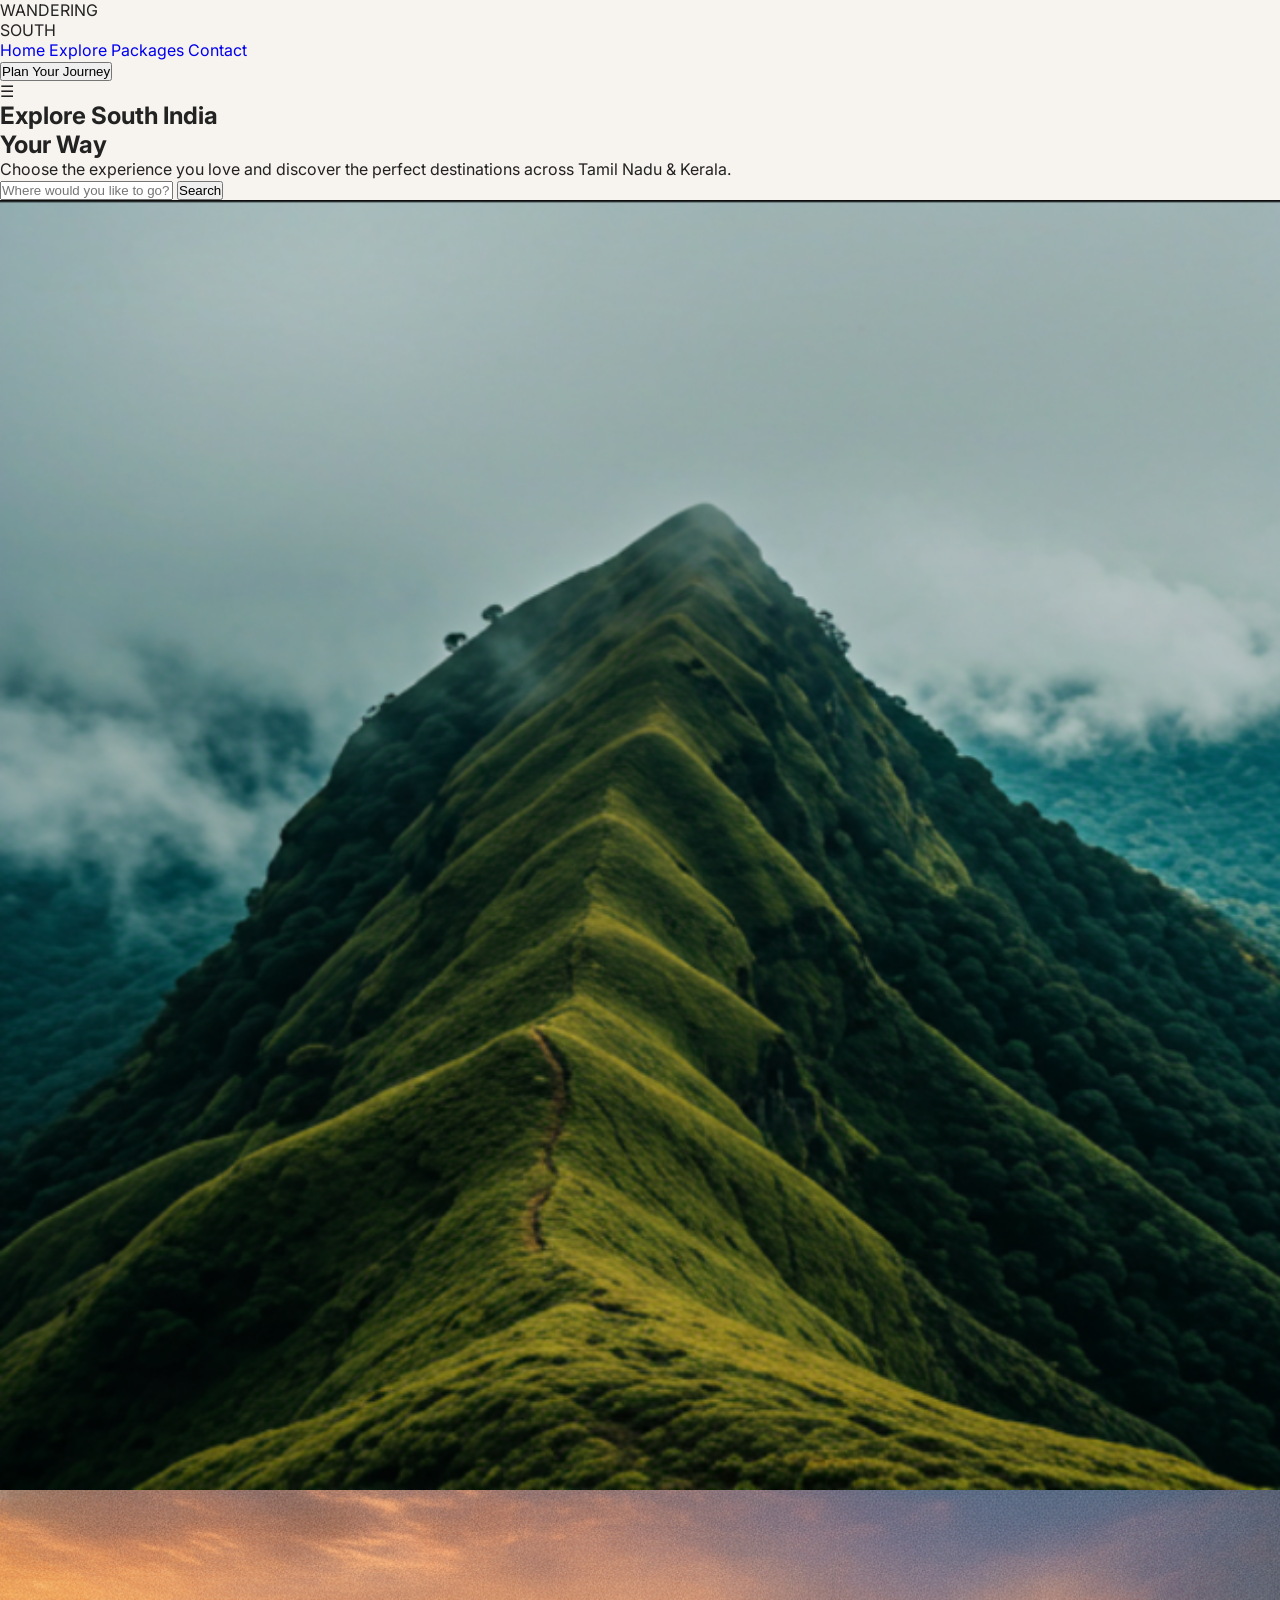
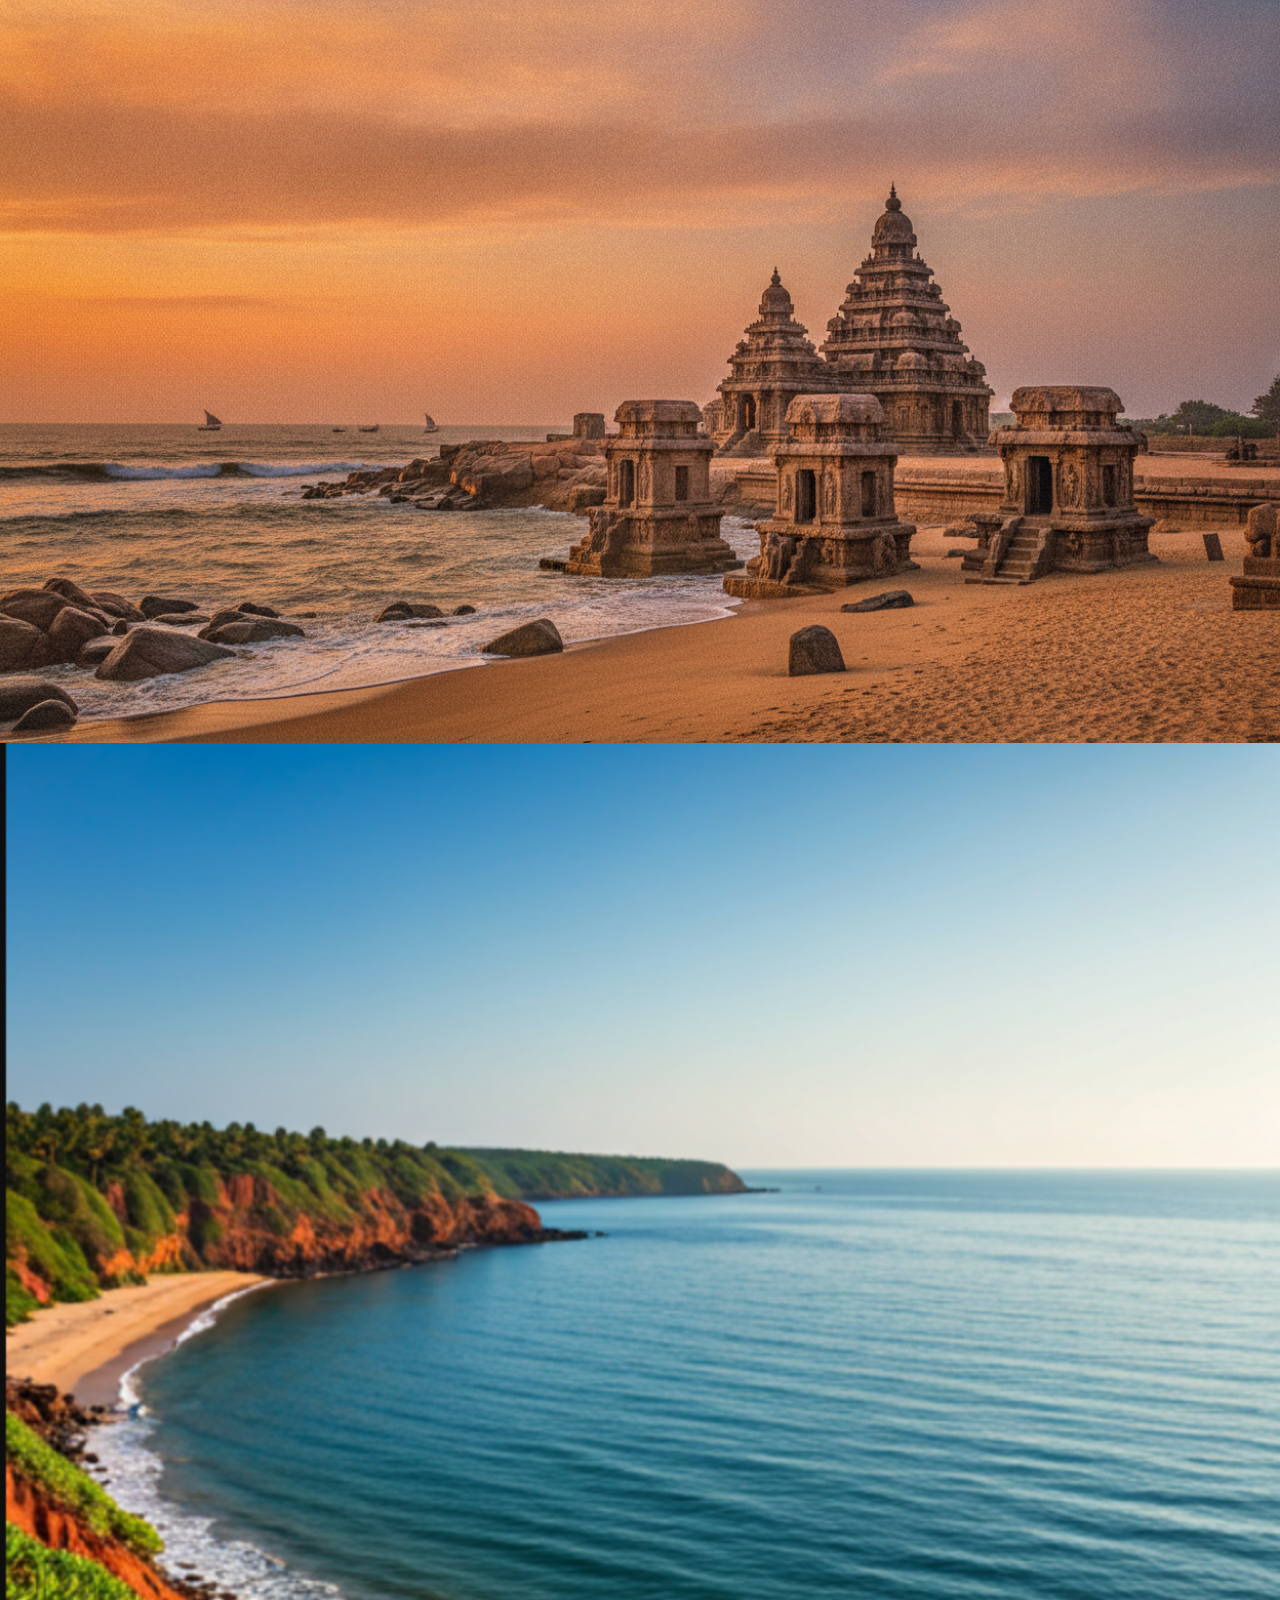
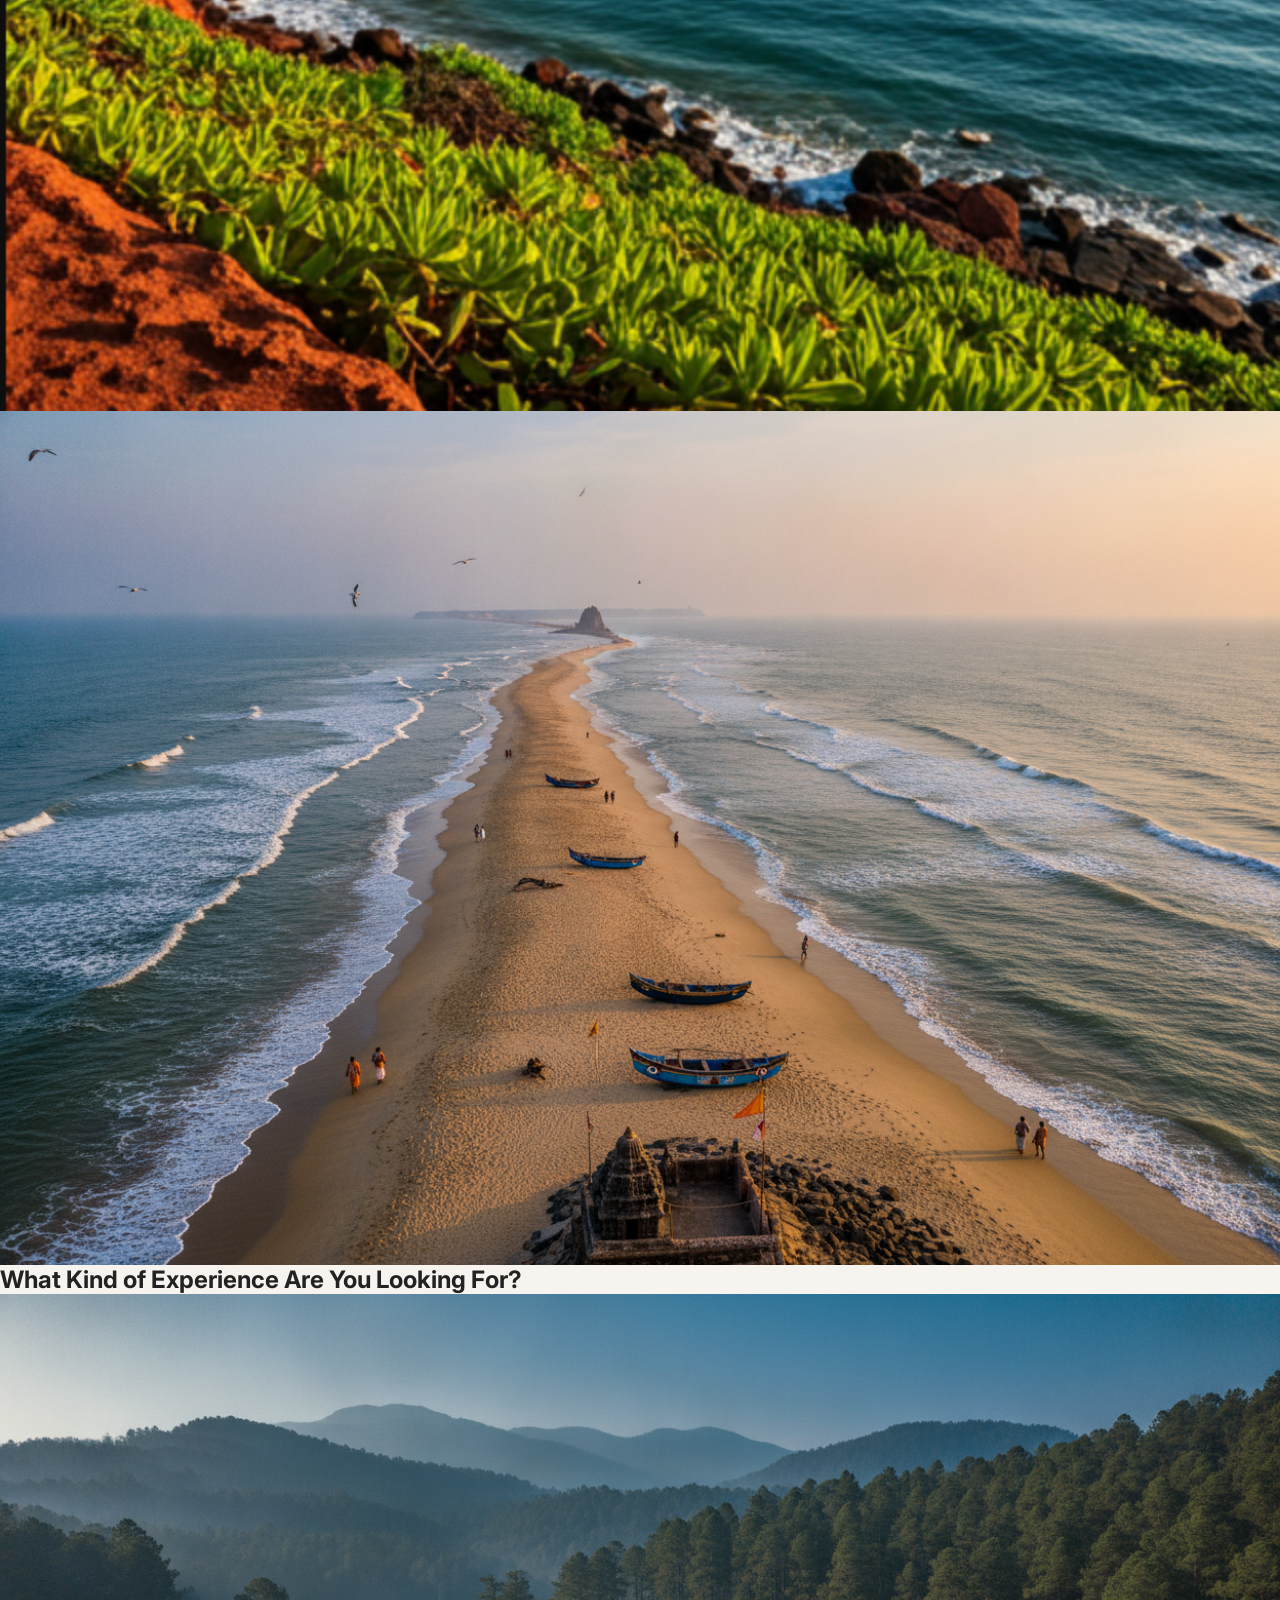
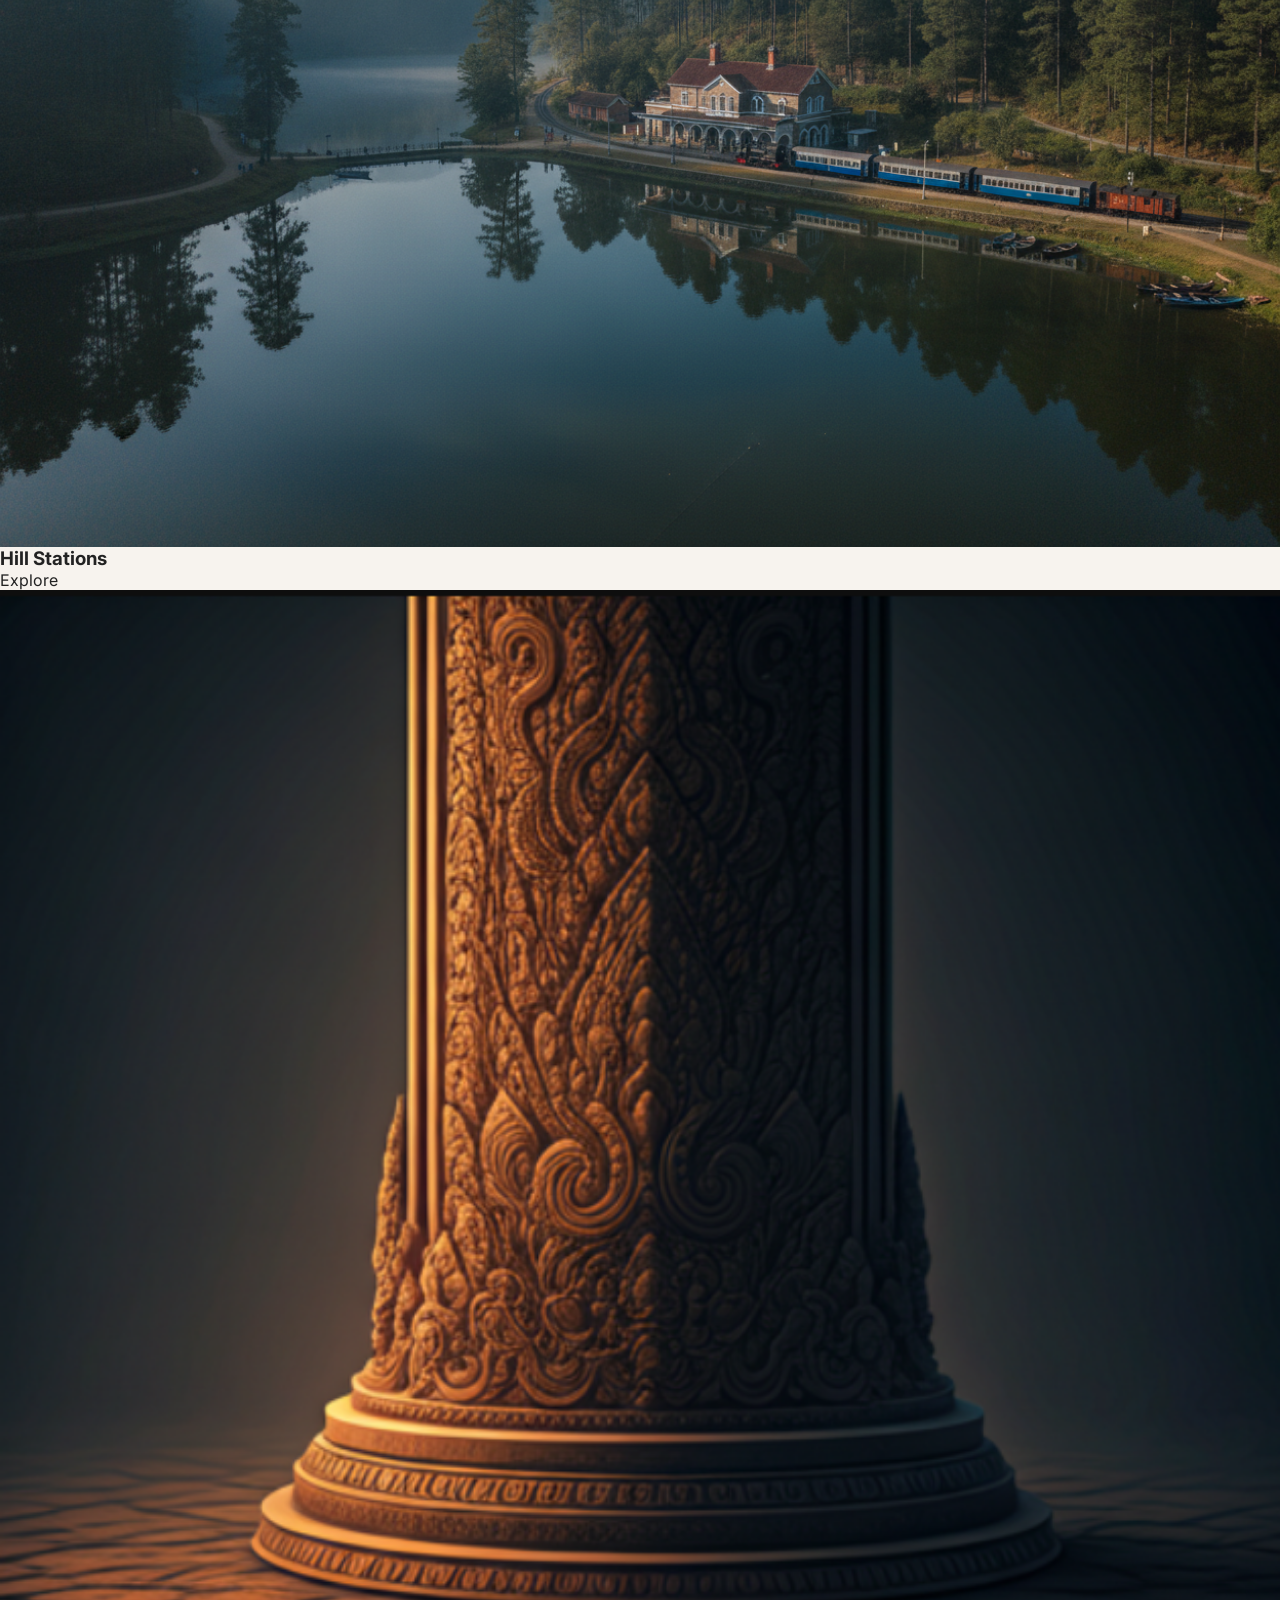
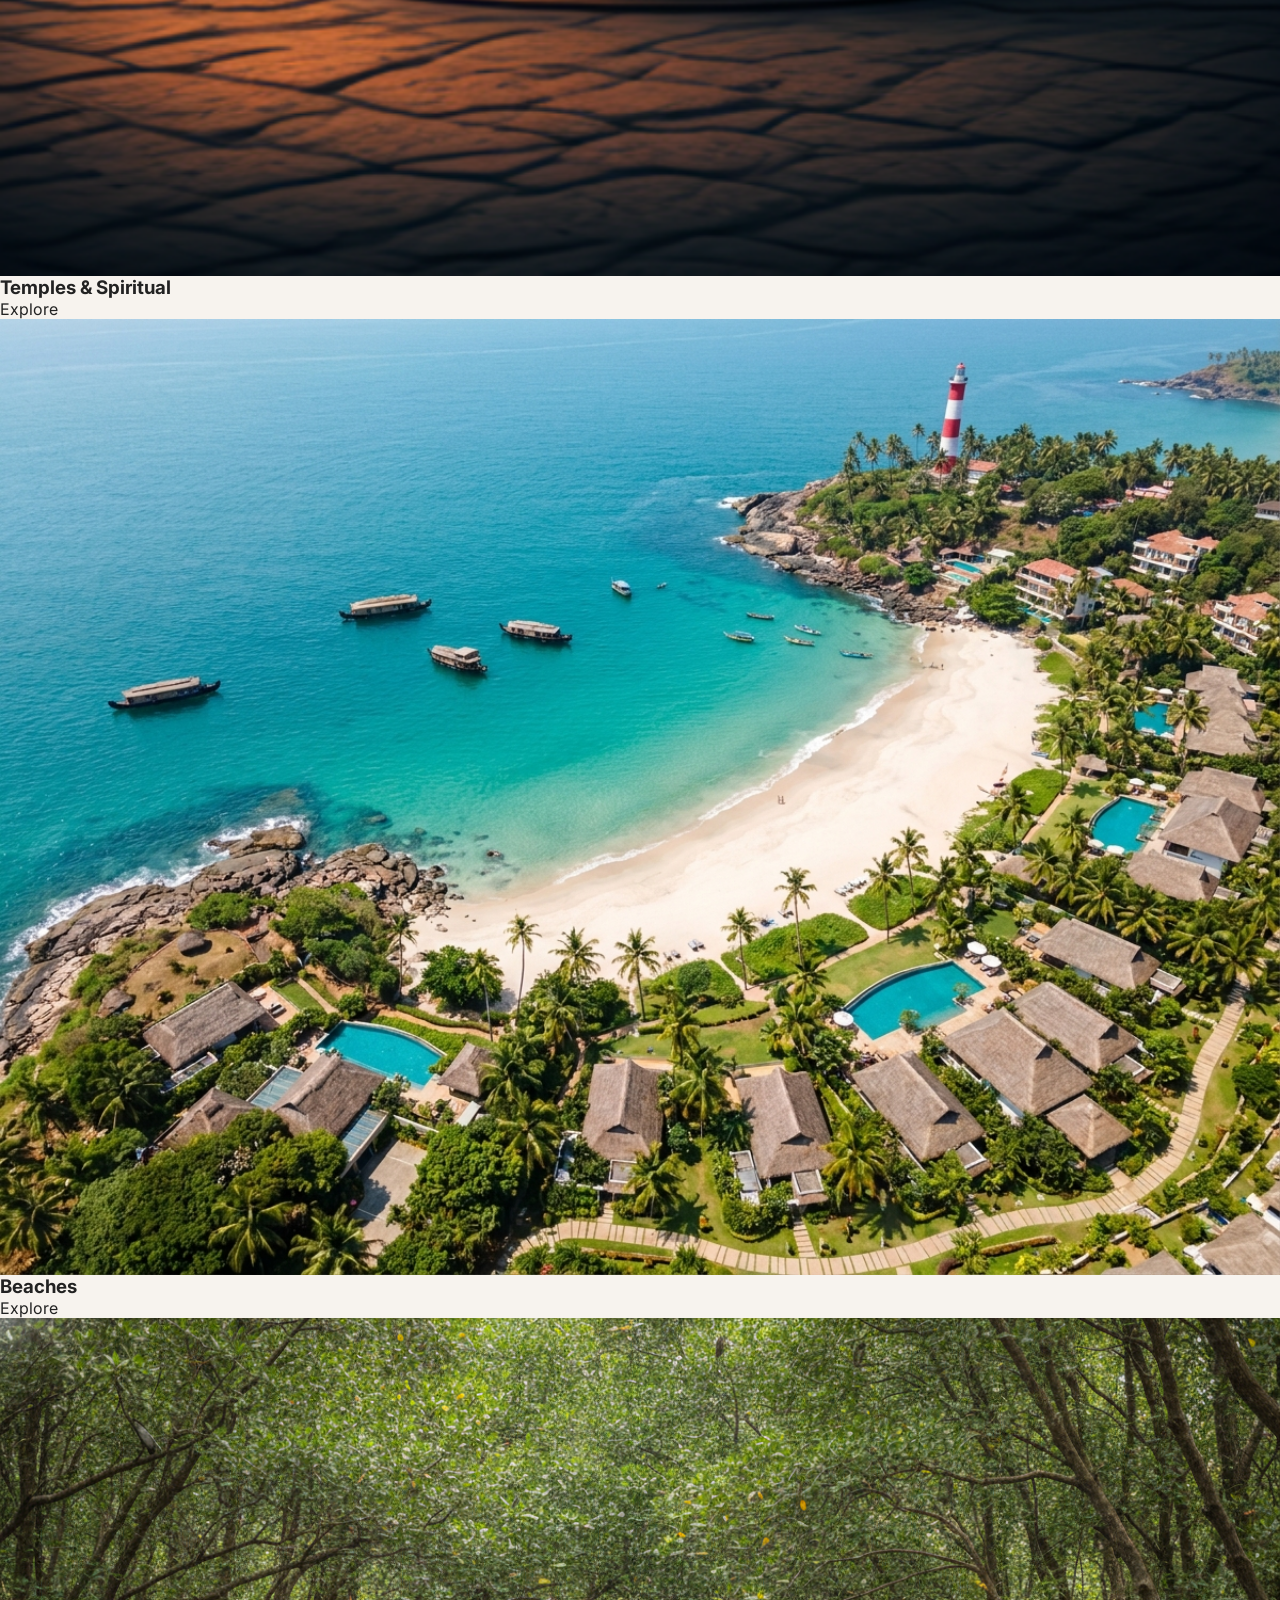
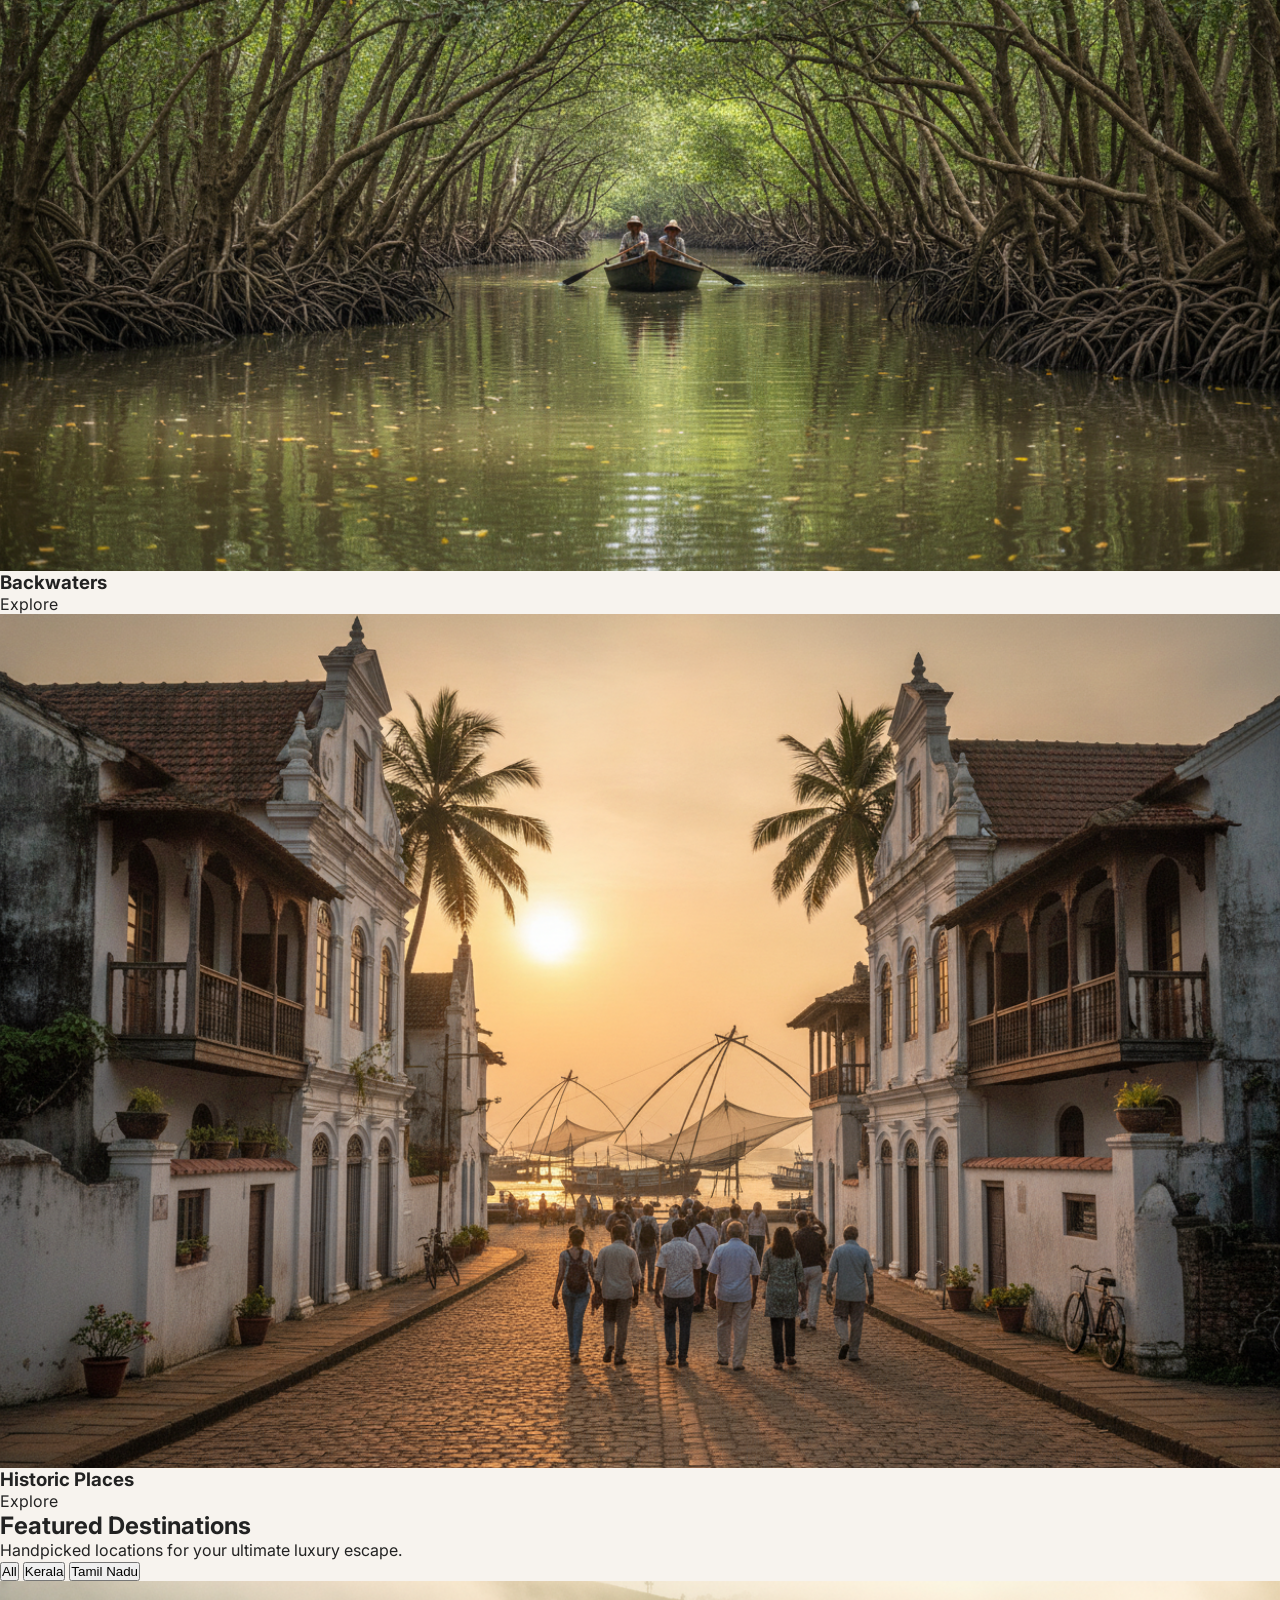
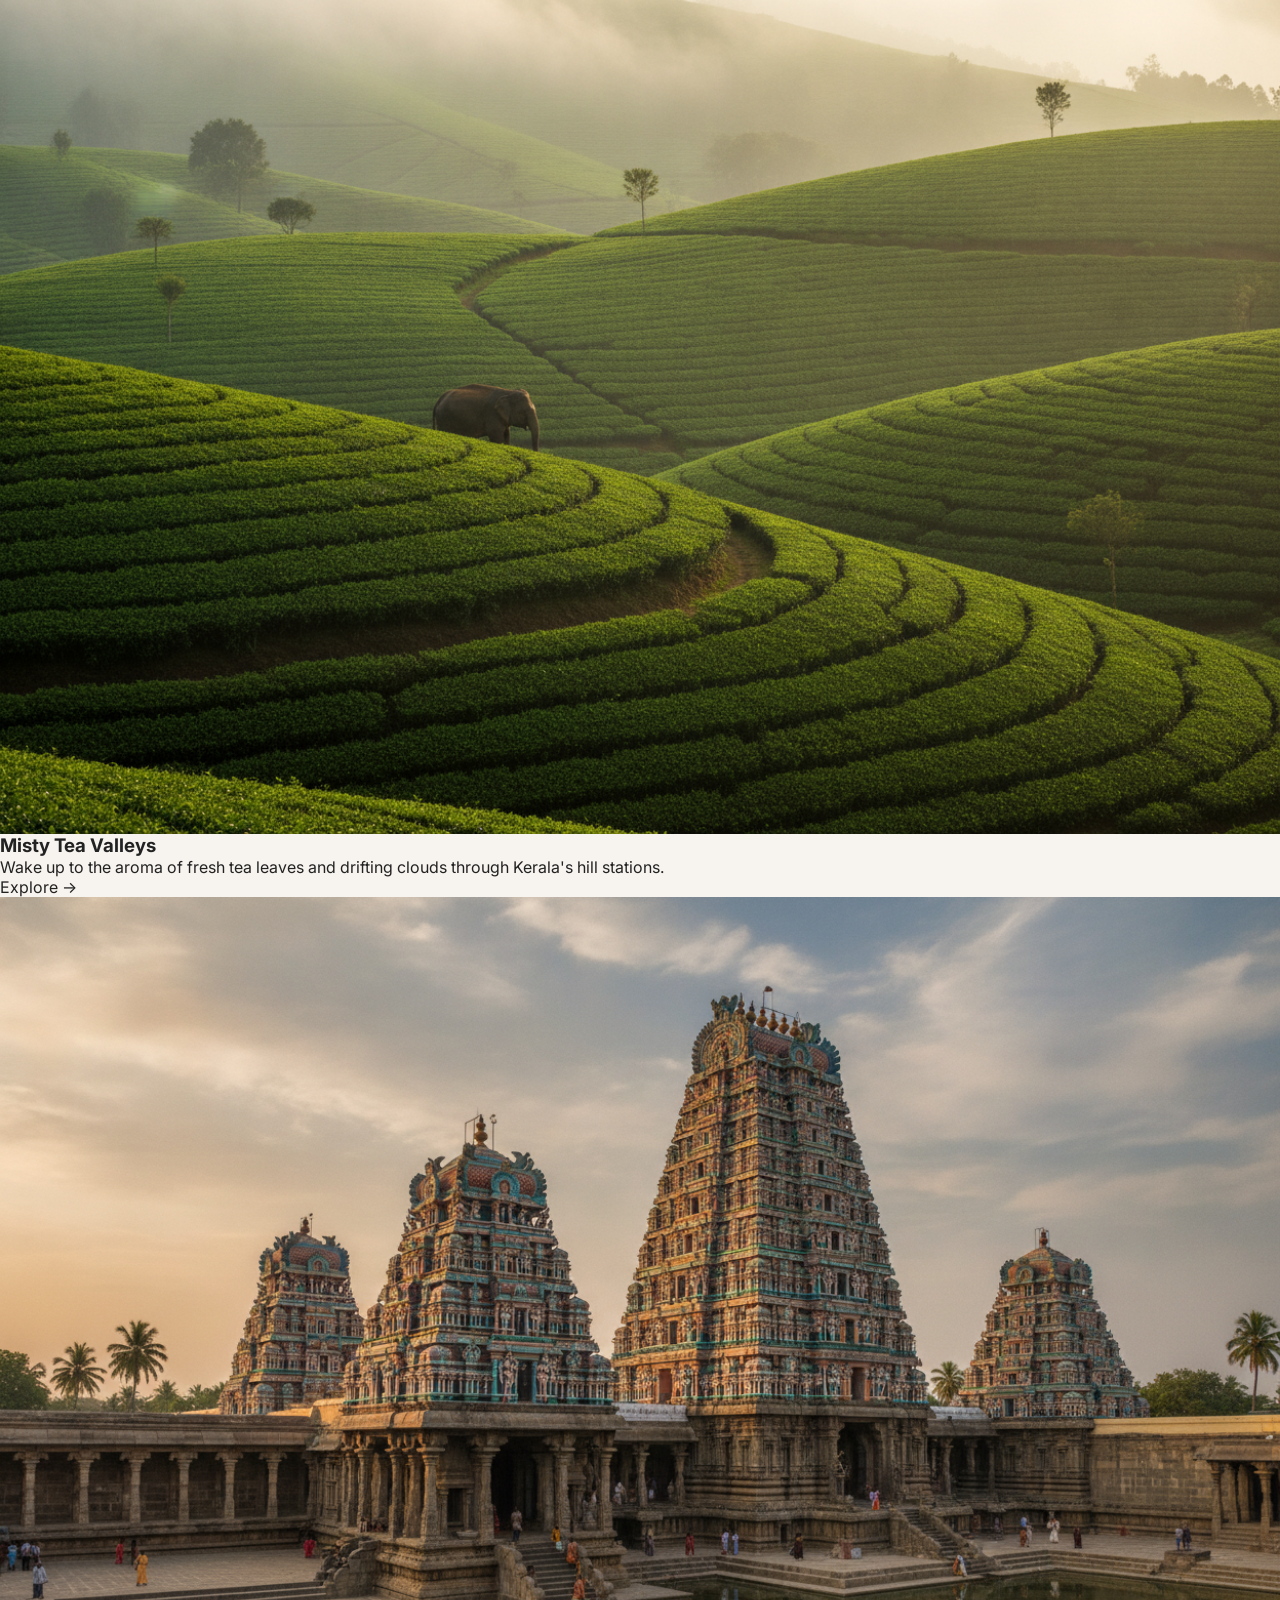
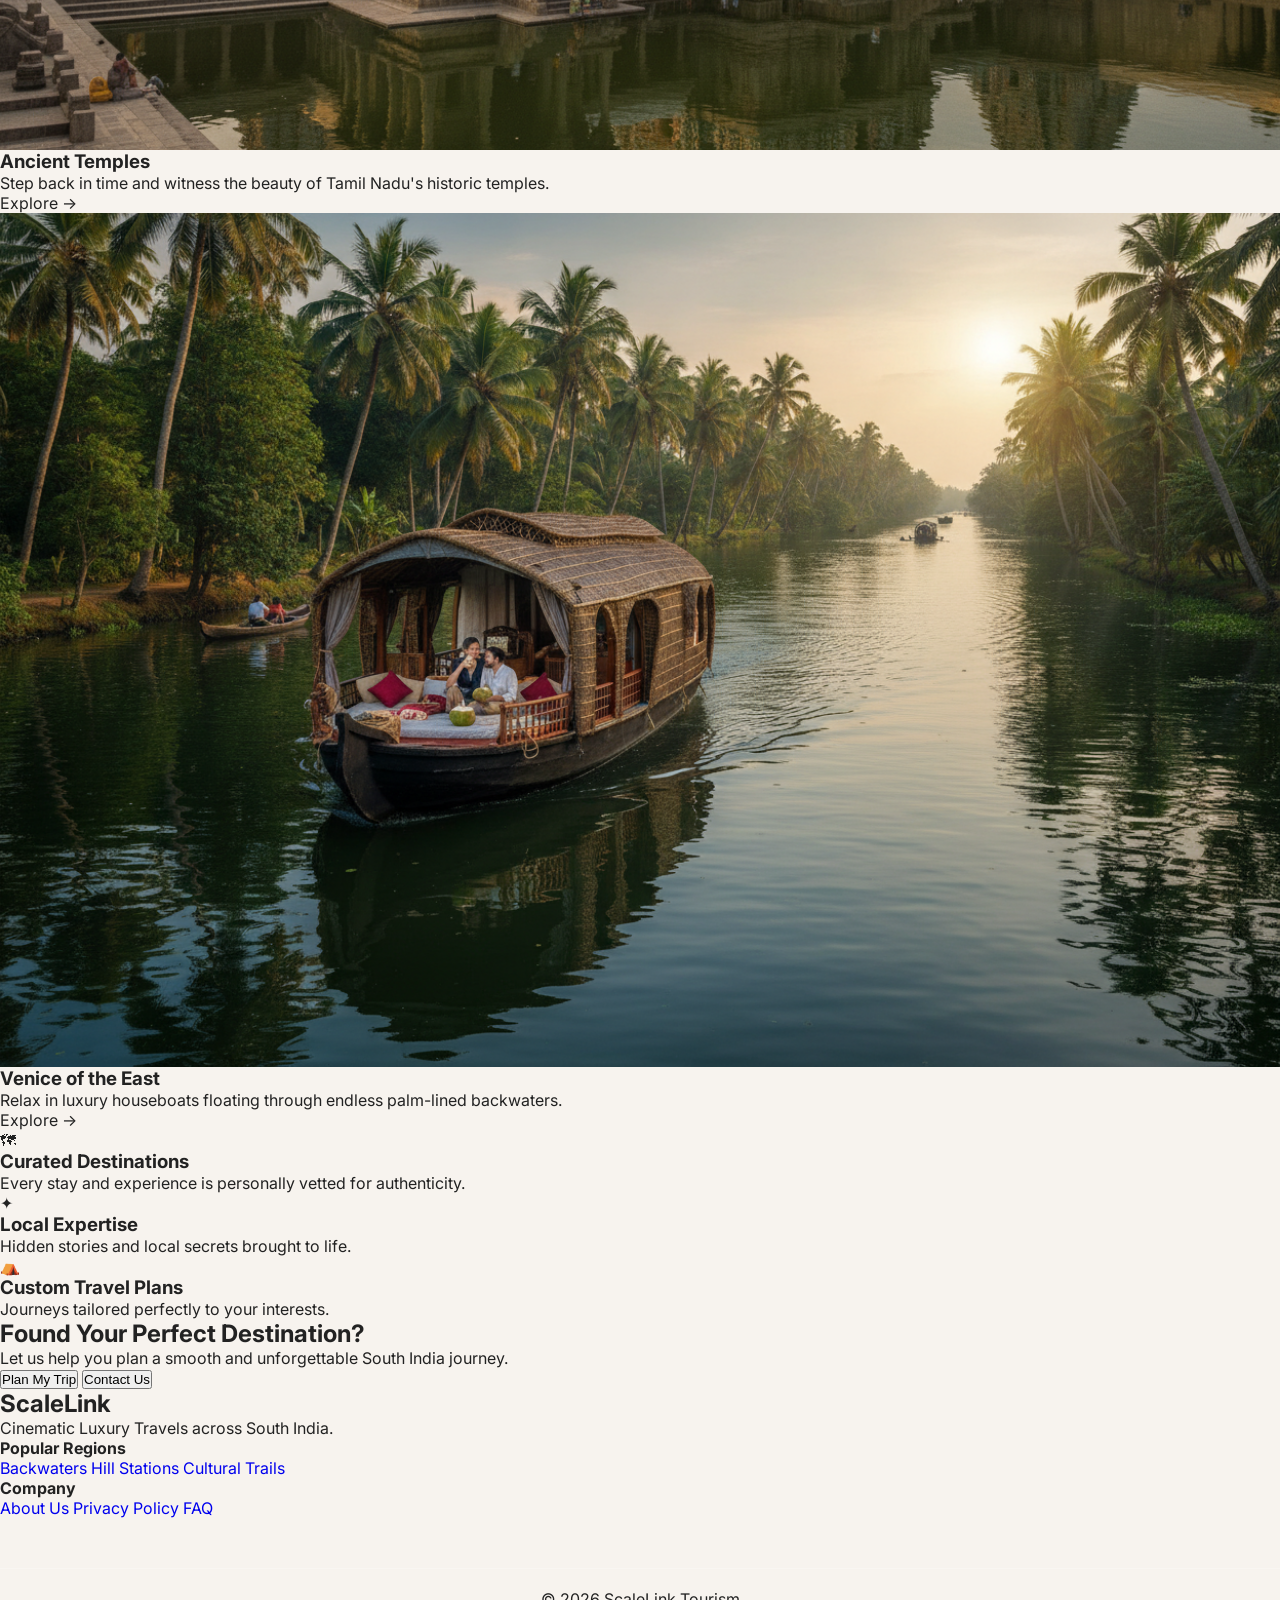
==== explore.html @ ccb17ae9 "The travel website added" ====
<!DOCTYPE html>
<html lang="en">

<head>
  <meta charset="UTF-8">
  <meta name="viewport" content="width=device-width, initial-scale=1.0">
  <title> Explore South India </title> <!-- GOOGLE FONT -->
  <link
    href="https://fonts.googleapis.com/css2?family=Playfair+Display:wght@400;500;600;700&family=Inter:wght@300;400;500;600&display=swap"
    rel="stylesheet"> <!-- CSS -->
  <link rel="stylesheet" href="style.css">
</head>

<body> <!-- ================ NAVBAR ================= -->
  <header class="explore-navbar">
    <div class="explore-logo"> WANDERING <br> SOUTH </div>
    <nav class="explore-nav-links" id="exploreNavLinks"> <a href="index.html">Home</a> <a href="explore.html"
        class="active-link">Explore</a> <a href="#">Packages</a> <a href="#">Contact</a> </nav> <button
      class="journey-btn"> Plan Your Journey </button>
    <div class="explore-menu-toggle" id="exploreMenuToggle"> ☰ </div>
  </header> <!-- ================= HERO SECTION ================= -->
  <section class="explore-hero">
    <div class="explore-left">
      <h1> Explore South India <br> Your Way </h1>
      <p> Choose the experience you love and discover the perfect destinations across Tamil Nadu & Kerala. </p>
      <!-- SEARCH -->
      <div class="search-container"> <input type="text" id="searchInput" placeholder="Where would you like to go?">
        <button> Search </button> <!-- SEARCH SUGGESTIONS -->
        <div class="suggestions-box" id="suggestionsBox"></div>
      </div>
    </div> <!-- RIGHT IMAGE GRID -->
    <div class="explore-right">
      <div class="grid-item tall"> <img src="Images/mount.png"> </div>
      <div class="grid-item"> <img src="Images/mahabalipuram_shore_temple_tamil_nadu_rock_cut_monuments_and_stone_chariots_by.png"> </div>
      <div class="grid-item"> <img src="Images/beach_view.png"> </div>
      <div class="grid-item"> <img src="Images/rameshwaram_coastline_where_the_bay_of_bengal_meets_the_indian_ocean_long_beach.png"> </div>
    </div>
  </section> <!-- ================= CATEGORY SECTION ================= -->
  <section class="category-section">
    <h2> What Kind of Experience Are You Looking For? </h2>
    <div class="category-grid">
      <div class="category-card" onclick="filterDestinations('hill')"> <img src="Images/ooty_mountain_station_tamil_nadu_with_a_placid_lake_surrounded_by_quiet_pine.png">
        <div class="category-overlay">
          <h3>Hill Stations</h3>
          <p>Explore</p>
        </div>
      </div>
      <div class="category-card" onclick="filterDestinations('temple')"> <img src="Images/Temple_piller.png">
        <div class="category-overlay">
          <h3>Temples & Spiritual</h3>
          <p>Explore</p>
        </div>
      </div>
      <div class="category-card" onclick="filterDestinations('beach')"> <img src="Images/beach.png">
        <div class="category-overlay">
          <h3>Beaches</h3>
          <p>Explore</p>
        </div>
      </div>
      <div class="category-card" onclick="filterDestinations('backwater')"> <img src="Images/pichavaram_mangroves_tamil_nadu_narrow_water_trails_under_a_canopy_of_mangrove (1).png">
        <div class="category-overlay">
          <h3>Backwaters</h3>
          <p>Explore</p>
        </div>
      </div>
      <div class="category-card" onclick="filterDestinations('historic')"> <img src="Images/fort_kochi_streets_kerala_colonial_architecture_with_portuguese_and_dutch.png">
        <div class="category-overlay">
          <h3>Historic Places</h3>
          <p>Explore</p>
        </div>
      </div>
    </div>
  </section> <!-- ================= FEATURED DESTINATIONS ================= -->
  <section class="featured-section">
    <div class="featured-top">
      <div>
        <h2> Featured Destinations </h2>
        <p> Handpicked locations for your ultimate luxury escape. </p>
      </div> <!-- FILTER BUTTONS -->
      <div class="filter-buttons"> <button onclick="showAll()" class="active-filter"> All </button> <button
          onclick="filterState('kerala')"> Kerala </button> <button onclick="filterState('tamilnadu')"> Tamil Nadu
        </button> </div>
    </div> <!-- DESTINATION CARDS -->
    <div class="destination-cards" id="destinationCards"> <!-- CARD 1 -->
      <div class="destination-card hill kerala"> <img src="Images/misty_emerald_tea_estates_in_munnar_kerala_with_lush_green_hills_and_a_wild.png">
        <div class="destination-content">
          <h3> Misty Tea Valleys </h3>
          <p> Wake up to the aroma of fresh tea leaves and drifting clouds through Kerala's hill stations. </p>
          <div class="destination-footer"> <span>Explore →</span> </div>
        </div>
      </div> <!-- CARD 2 -->
      <div class="destination-card temple tamilnadu"> <img src="Images/madurai_meenakshi_temple_tamil_nadu_with_massive_brightly_colored_gopurams_and.png">
        <div class="destination-content">
          <h3> Ancient Temples </h3>
          <p> Step back in time and witness the beauty of Tamil Nadu's historic temples. </p>
          <div class="destination-footer"> <span>Explore →</span> </div>
        </div>
      </div> <!-- CARD 3 -->
      <div class="destination-card backwater kerala"> <img src="Images/alleppey_backwaters_kerala_traditional_thatched_roof_houseboat_cruising_through.png">
        <div class="destination-content">
          <h3> Venice of the East </h3>
          <p> Relax in luxury houseboats floating through endless palm-lined backwaters. </p>
          <div class="destination-footer"> <span>Explore →</span> </div>
        </div>
      </div>
    </div>
  </section> <!-- ================= BENEFITS ================= -->
  <section class="benefits-section">
    <div class="benefit-box">
      <div class="benefit-icon"> 🗺 </div>
      <h3> Curated Destinations </h3>
      <p> Every stay and experience is personally vetted for authenticity. </p>
    </div>
    <div class="benefit-box">
      <div class="benefit-icon"> ✦ </div>
      <h3> Local Expertise </h3>
      <p> Hidden stories and local secrets brought to life. </p>
    </div>
    <div class="benefit-box">
      <div class="benefit-icon"> ⛺ </div>
      <h3> Custom Travel Plans </h3>
      <p> Journeys tailored perfectly to your interests. </p>
    </div>
  </section> <!-- ================= CTA SECTION ================= -->
  <section class="explore-cta">
    <div class="cta-dark"></div>
    <div class="explore-cta-content">
      <h2> Found Your Perfect Destination? </h2>
      <p> Let us help you plan a smooth and unforgettable South India journey. </p>
      <div class="cta-btns"> <button class="trip-btn"> Plan My Trip </button> <button class="contact-btn"> Contact Us
        </button> </div>
    </div>
  </section> <!-- ================= FOOTER ================= -->
  <footer class="explore-footer">
    <div class="footer-grid">
      <div>
        <h2> ScaleLink </h2>
        <p> Cinematic Luxury Travels across South India. </p>
      </div>
      <div>
        <h4> Popular Regions </h4> <a href="#">Backwaters</a> <a href="#">Hill Stations</a> <a href="#">Cultural
          Trails</a>
      </div>
      <div>
        <h4> Company </h4> <a href="#">About Us</a> <a href="#">Privacy Policy</a> <a href="#">FAQ</a>
      </div>
    </div>
    <div class="footer-bottom"> © 2026 ScaleLink Tourism </div>
  </footer> <!-- JS -->
  <script src="script.js"></script>
</body>

</html>
---- style.css ----
* {
  margin: 0;
  padding: 0;
  box-sizing: border-box;
}

body {
  font-family: 'Inter', sans-serif;
  background: #f7f3ee;
  color: #222;
}

img {
  width: 100%;
  display: block;
}

a {
  text-decoration: none;
}

/* ================= NAVBAR ================= */
.navbar {
  position: absolute;
  top: 0;
  width: 100%;
  padding: 25px 6%;
  display: flex;
  justify-content: space-between;
  align-items: center;
  z-index: 1000;
}

.logo {
  color: white;
  font-weight: 700;
  font-size: 1.2rem;
}

.nav-links {
  display: flex;
  gap: 35px;
}

.nav-links a {
  color: white;
  font-size: 15px;
}

.sign-btn {
  background: rgba(255, 255, 255, 0.15);
  border: none;
  color: white;
  padding: 10px 22px;
  border-radius: 6px;
  cursor: pointer;
}

.menu-toggle {
  display: none;
  color: white;
  font-size: 28px;
  cursor: pointer;
}

/* ================= HERO ================= */
.hero {
  height: 100vh;
  position: relative;
  overflow: hidden;
}

.hero-bg {
  width: 100%;
  height: 100%;
  object-fit: cover;
}

.overlay {
  position: absolute;
  inset: 0;
  background: rgba(0, 0, 0, 0.45);
}

.hero-content {
  position: absolute;
  top: 50%;
  left: 50%;
  transform: translate(-50%, -50%);
  text-align: center;
  color: white;
  width: 90%;
}

.sub-heading {
  letter-spacing: 4px;
  margin-bottom: 20px;
  color: #b6e2d4;
}

.hero-content h1 {
  font-family: 'Playfair Display', serif;
  font-size: 5rem;
  line-height: 1.1;
  margin-bottom: 25px;
}

.hero-text {
  max-width: 650px;
  margin: auto;
  line-height: 1.8;
}

/* ================= ABOUT ================= */
.about {
  display: flex;
  gap: 80px;
  align-items: center;
  padding: 100px 8%;
  flex-wrap: wrap;
}

.about-left {
  flex: 1;
  position: relative;
  min-width: 300px;
}

.main-img {
  border-radius: 10px;
  height: 700px;
  object-fit: cover;
}

.floating-img {
  width: 320px;
  position: absolute;
  bottom: -40px;
  right: -40px;
  border: 6px solid white;
  border-radius: 10px;
}

.about-right {
  flex: 1;
  min-width: 300px;
}

.section-tag {
  color: #b16b2b;
  letter-spacing: 3px;
  margin-bottom: 20px;
}

.about-right h2 {
  font-size: 3rem;
  color: #0f5b4f;
  margin-bottom: 25px;
  font-family: 'Playfair Display', serif;
}

.about-right p {
  line-height: 1.8;
  margin-bottom: 25px;
}

.feature-item {
  display: flex;
  gap: 15px;
  margin-bottom: 25px;
}

/* ================= DESTINATIONS ================= */
.destinations {
  padding: 100px 8%;
}

.section-title {
  text-align: center;
  font-size: 3rem;
  margin-bottom: 70px;
  color: #0f5b4f;
  font-family: 'Playfair Display', serif;
}

.destination-grid {
  display: grid;
  grid-template-columns: 1fr 1fr;
  gap: 25px;
}

.right-grid {
  display: flex;
  flex-direction: column;
  gap: 25px;
}

.bottom-grid {
  display: grid;
  grid-template-columns: 1fr 1fr;
  gap: 25px;
}

.card {
  position: relative;
  overflow: hidden;
  border-radius: 10px;
}

.card img {
  height: 100%;
  object-fit: cover;
  transition: 0.4s;
}

.card:hover img {
  transform: scale(1.05);
}

.large-card {
  height: 750px;
}

.top-card {
  height: 450px;
}

.small-card {
  height: 275px;
}

.card-content {
  position: absolute;
  bottom: 20px;
  left: 20px;
  background: white;
  padding: 15px 20px;
  border-radius: 6px;
}

/* ================= SERVICES ================= */
.services {
  background: #005c4b;
  color: white;
  padding: 80px 8%;
  display: grid;
  grid-template-columns: repeat(3, 1fr);
  gap: 40px;
  text-align: center;
}

.service-box .icon {
  font-size: 40px;
  margin-bottom: 20px;
}

.service-box h3 {
  margin-bottom: 15px;
}

/* ================= CTA ================= */
.cta {
  position: relative;
  background: url('../images/backgrounds/cta-bg.jpg') center/cover;
  padding: 120px 20px;
  text-align: center;
  color: white;
}

.cta-overlay {
  position: absolute;
  inset: 0;
  background: rgba(0, 0, 0, 0.4);
}

.cta-content {
  position: relative;
  z-index: 2;
}

.cta h2 {
  font-size: 3rem;
  margin-bottom: 30px;
  font-family: 'Playfair Display', serif;
}

.cta-buttons {
  display: flex;
  justify-content: center;
  gap: 20px;
  flex-wrap: wrap;
}

.primary-btn,
.secondary-btn {
  padding: 15px 35px;
  border: none;
  cursor: pointer;
  font-size: 16px;
  border-radius: 5px;
}

.primary-btn {
  background: #0f5b4f;
  color: white;
}

.secondary-btn {
  background: transparent;
  border: 1px solid white;
  color: white;
}

/* ================= CONTACT ================= */
.contact-section {
  padding: 100px 8%;
  text-align: center;
}

.contact-section h2 {
  font-size: 3rem;
  margin-bottom: 40px;
  font-family: 'Playfair Display', serif;
}

#enquiryForm {
  max-width: 700px;
  margin: auto;
  display: flex;
  flex-direction: column;
  gap: 20px;
}

#enquiryForm input,
#enquiryForm textarea {
  padding: 18px;
  border: 1px solid #ccc;
  border-radius: 6px;
  font-size: 16px;
}

#enquiryForm textarea {
  height: 150px;
}

#enquiryForm button {
  background: #0f5b4f;
  color: white;
  padding: 18px;
  border: none;
  border-radius: 6px;
  cursor: pointer;
}

/* ================= FOOTER ================= */
.footer {
  background: #004d40;
  color: white;
  padding: 70px 8% 20px;
}

.footer-container {
  display: grid;
  grid-template-columns: 2fr 1fr 1fr;
  gap: 50px;
}

.footer-links {
  display: flex;
  flex-direction: column;
  gap: 15px;
}

.footer-links a {
  color: white;
}

.footer-bottom {
  margin-top: 50px;
  text-align: center;
  border-top: 1px solid rgba(255, 255, 255, 0.2);
  padding-top: 20px;
}

/* ================= RESPONSIVE ================= */
@media(max-width:992px) {
  .hero-content h1 {
    font-size: 3.5rem;
  }

  .destination-grid {
    grid-template-columns: 1fr;
  }

  .services {
    grid-template-columns: 1fr;
  }

  .footer-container {
    grid-template-columns: 1fr;
  }
}

@media(max-width:768px) {
  .nav-links {
    position: absolute;
    top: 90px;
    right: -100%;
    background: #0f5b4f;
    flex-direction: column;
    width: 250px;
    padding: 30px;
    transition: 0.4s;
  }

  .nav-links.active {
    right: 20px;
  }

  .menu-toggle {
    display: block;
  }

  .sign-btn {
    display: none;
  }

  .hero-content h1 {
    font-size: 2.5rem;
  }

  .about {
    flex-direction: column;
  }

  .floating-img {
    width: 220px;
    right: 0;
  }

  .bottom-grid {
    grid-template-columns: 1fr;
  }

  .large-card {
    height: 500px;
  }

  .top-card {
    height: 300px;
  }

  .small-card {
    height: 250px;
  }

  .section-title,
  .about-right h2,
  .contact-section h2,
  .cta h2 {
    font-size: 2rem;
  }

  /* EXPLORE PAGE */
  /* ========================================= */
  .explore-navbar {
    background: #f7f3ee;
    display: flex;
    justify-content: space-between;
    align-items: center;
    padding: 20px 6%;
    position: sticky;
    top: 0;
    z-index: 1000;
  }

  .explore-logo {
    font-family: 'Playfair Display', serif;
    font-size: 2rem;
    line-height: 1;
  }

  .explore-nav-links {
    display: flex;
    gap: 30px;
  }

  .explore-nav-links a {
    color: #222;
    font-size: 15px;
  }

  .active-link {
    border-bottom: 2px solid #0f5b4f;
  }

  .journey-btn {
    background: #0f5b4f;
    color: white;
    border: none;
    padding: 14px 22px;
    border-radius: 10px;
    cursor: pointer;
  }

  .explore-menu-toggle {
    display: none;
    font-size: 30px;
    cursor: pointer;
  }

  /* HERO */
  .explore-hero {
    display: flex;
    justify-content: space-between;
    align-items: center;
    gap: 50px;
    padding: 60px 6%;
    flex-wrap: wrap;
  }

  .explore-left {
    flex: 1;
    min-width: 300px;
  }

  .explore-left h1 {
    font-size: 4rem;
    margin-bottom: 25px;
    font-family: 'Playfair Display', serif;
  }

  .explore-left p {
    line-height: 1.8;
    margin-bottom: 30px;
  }

  /* SEARCH */
  .search-container {
    position: relative;
    display: flex;
    background: white;
    padding: 10px;
    border-radius: 15px;
    box-shadow: 0 5px 15px rgba(0, 0, 0, 0.08);
  }

  .search-container input {
    flex: 1;
    border: none;
    outline: none;
    padding: 15px;
    font-size: 15px;
  }

  .search-container button {
    background: #0f5b4f;
    color: white;
    border: none;
    padding: 15px 25px;
    border-radius: 10px;
    cursor: pointer;
  }

  /* SEARCH SUGGESTION */
  .suggestions-box {
    position: absolute;
    width: 100%;
    top: 100%;
    left: 0;
    background: white;
    border-radius: 10px;
    margin-top: 10px;
    overflow: hidden;
    z-index: 100;
  }

  .suggestion-item {
    padding: 15px;
    cursor: pointer;
  }

  .suggestion-item:hover {
    background: #f3f3f3;
  }

  /* RIGHT GRID */
  .explore-right {
    flex: 1;
    display: grid;
    grid-template-columns: 1fr 1fr;
    gap: 20px;
    min-width: 300px;
  }

  .grid-item {
    overflow: hidden;
    border-radius: 15px;
    height: 240px;
  }

  .grid-item img {
    width: 100%;
    height: 100%;
    object-fit: cover;
  }

  .tall {
    grid-row: span 2;
    height: 500px;
  }

  /* CATEGORY */
  .category-section {
    padding: 100px 6%;
    text-align: center;
  }

  .category-section h2 {
    font-size: 3rem;
    margin-bottom: 60px;
    font-family: 'Playfair Display', serif;
  }

  .category-grid {
    display: grid;
    grid-template-columns: repeat(5, 1fr);
    gap: 20px;
  }

  .category-card {
    position: relative;
    overflow: hidden;
    border-radius: 15px;
    cursor: pointer;
    height: 320px;
  }

  .category-card img {
    width: 100%;
    height: 100%;
    object-fit: cover;
    transition: 0.4s;
  }

  .category-card:hover img {
    transform: scale(1.08);
  }

  .category-overlay {
    position: absolute;
    inset: 0;
    background: linear-gradient(to top, rgba(0, 0, 0, 0.7), transparent);
    display: flex;
    flex-direction: column;
    justify-content: flex-end;
    padding: 20px;
    color: white;
    text-align: left;
  }

  /* FEATURED */
  .featured-section {
    padding: 100px 6%;
  }

  .featured-top {
    display: flex;
    justify-content: space-between;
    align-items: center;
    margin-bottom: 50px;
    flex-wrap: wrap;
    gap: 20px;
  }

  .featured-top h2 {
    font-size: 3rem;
    font-family: 'Playfair Display', serif;
  }

  .filter-buttons {
    display: flex;
    gap: 15px;
  }

  .filter-buttons button {
    border: none;
    padding: 12px 20px;
    border-radius: 30px;
    cursor: pointer;
  }

  .active-filter {
    background: #0f5b4f;
    color: white;
  }

  .destination-cards {
    display: grid;
    grid-template-columns: repeat(3, 1fr);
    gap: 30px;
  }

  .destination-card {
    background: white;
    border-radius: 20px;
    overflow: hidden;
    box-shadow: 0 10px 20px rgba(0, 0, 0, 0.05);
  }

  .destination-card img {
    width: 100%;
    height: 260px;
    object-fit: cover;
  }

  .destination-content {
    padding: 25px;
  }

  .destination-content h3 {
    margin-bottom: 15px;
    font-size: 1.6rem;
    font-family: 'Playfair Display', serif;
  }

  .destination-content p {
    line-height: 1.8;
    margin-bottom: 25px;
  }

  .destination-footer {
    display: flex;
    justify-content: space-between;
  }

  /* BENEFITS */
  .benefits-section {
    padding: 80px 6%;
    display: grid;
    grid-template-columns: repeat(3, 1fr);
    gap: 40px;
    text-align: center;
  }

  .benefit-icon {
    width: 70px;
    height: 70px;
    background: #0f5b4f;
    margin: auto;
    border-radius: 20px;
    display: flex;
    justify-content: center;
    align-items: center;
    color: white;
    font-size: 30px;
    margin-bottom: 20px;
  }

  /* CTA */
  .explore-cta {
    position: relative;
    background: url('Images/varkala_red_cliff_beach_kerala_overlooking_the_arabian_sea_at_sunset_beachside.png') center/cover;
    padding: 140px 20px;
    text-align: center;
    color: white;
  }

  .cta-dark {
    position: absolute;
    inset: 0;
    background: rgba(0, 0, 0, 0.5);
  }

  .explore-cta-content {
    position: relative;
    z-index: 2;
  }

  .explore-cta-content h2 {
    font-size: 3.5rem;
    margin-bottom: 20px;
    font-family: 'Playfair Display', serif;
  }

  .cta-btns {
    display: flex;
    justify-content: center;
    gap: 20px;
    margin-top: 35px;
    flex-wrap: wrap;
  }

  .trip-btn,
  .contact-btn {
    padding: 15px 35px;
    border: none;
    border-radius: 10px;
    cursor: pointer;
  }

  .trip-btn {
    background: #0f5b4f;
    color: white;
  }

  .contact-btn {
    background: transparent;
    border: 1px solid white;
    color: white;
  }

  /* FOOTER */
  .explore-footer {
    background: #f7f3ee;
    padding: 80px 6% 20px;
  }

  .footer-grid {
    display: grid;
    grid-template-columns: 2fr 1fr 1fr 1fr;
    gap: 40px;
  }

  .footer-grid a {
    display: block;
    margin-bottom: 12px;
    color: #222;
  }

  .newsletter-box {
    display: flex;
    margin-top: 15px;
  }

  .newsletter-box input {
    flex: 1;
    padding: 15px;
    border: none;
  }

  .newsletter-box button {
    width: 60px;
    border: none;
    background: #0f5b4f;
    color: white;
  }

  /* RESPONSIVE */
  @media(max-width:992px) {
    .category-grid {
      grid-template-columns: repeat(2, 1fr);
    }

    .destination-cards {
      grid-template-columns: 1fr;
    }

    .benefits-section {
      grid-template-columns: 1fr;
    }

    .footer-grid {
      grid-template-columns: 1fr;
    }
  }

  @media(max-width:768px) {
    .explore-nav-links {
      position: absolute;
      top: 90px;
      right: -100%;
      flex-direction: column;
      background: white;
      width: 250px;
      padding: 30px;
      box-shadow: 0 10px 20px rgba(0, 0, 0, 0.1);
      transition: 0.4s;
    }

    .explore-nav-links.active {
      right: 20px;
    }

    .explore-menu-toggle {
      display: block;
    }

    .journey-btn {
      display: none;
    }

    .explore-left h1 {
      font-size: 2.5rem;
    }

    .category-grid {
      grid-template-columns: 1fr;
    }

    .explore-right {
      grid-template-columns: 1fr;
    }

    .tall {
      height: 300px;
    }

    .featured-top h2,
    .category-section h2,
    .explore-cta-content h2 {
      font-size: 2rem;
    }
  }
}
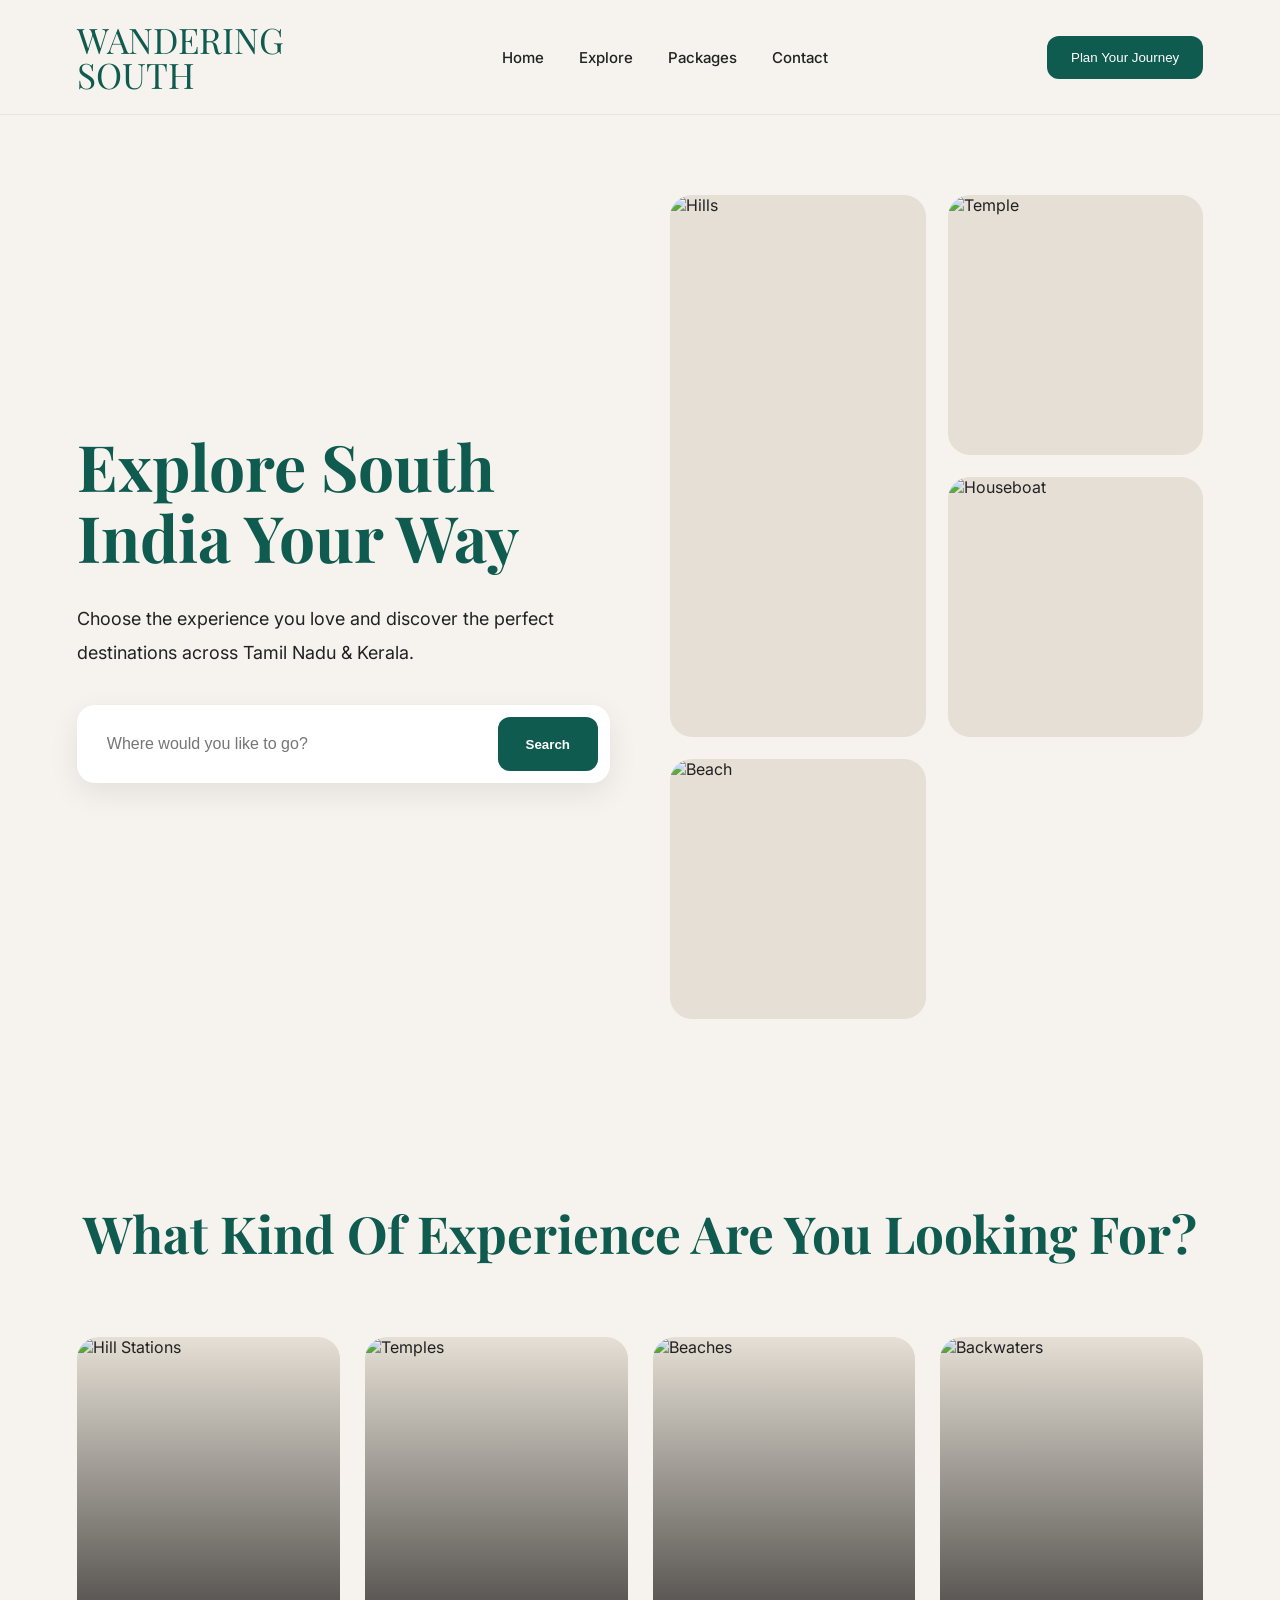
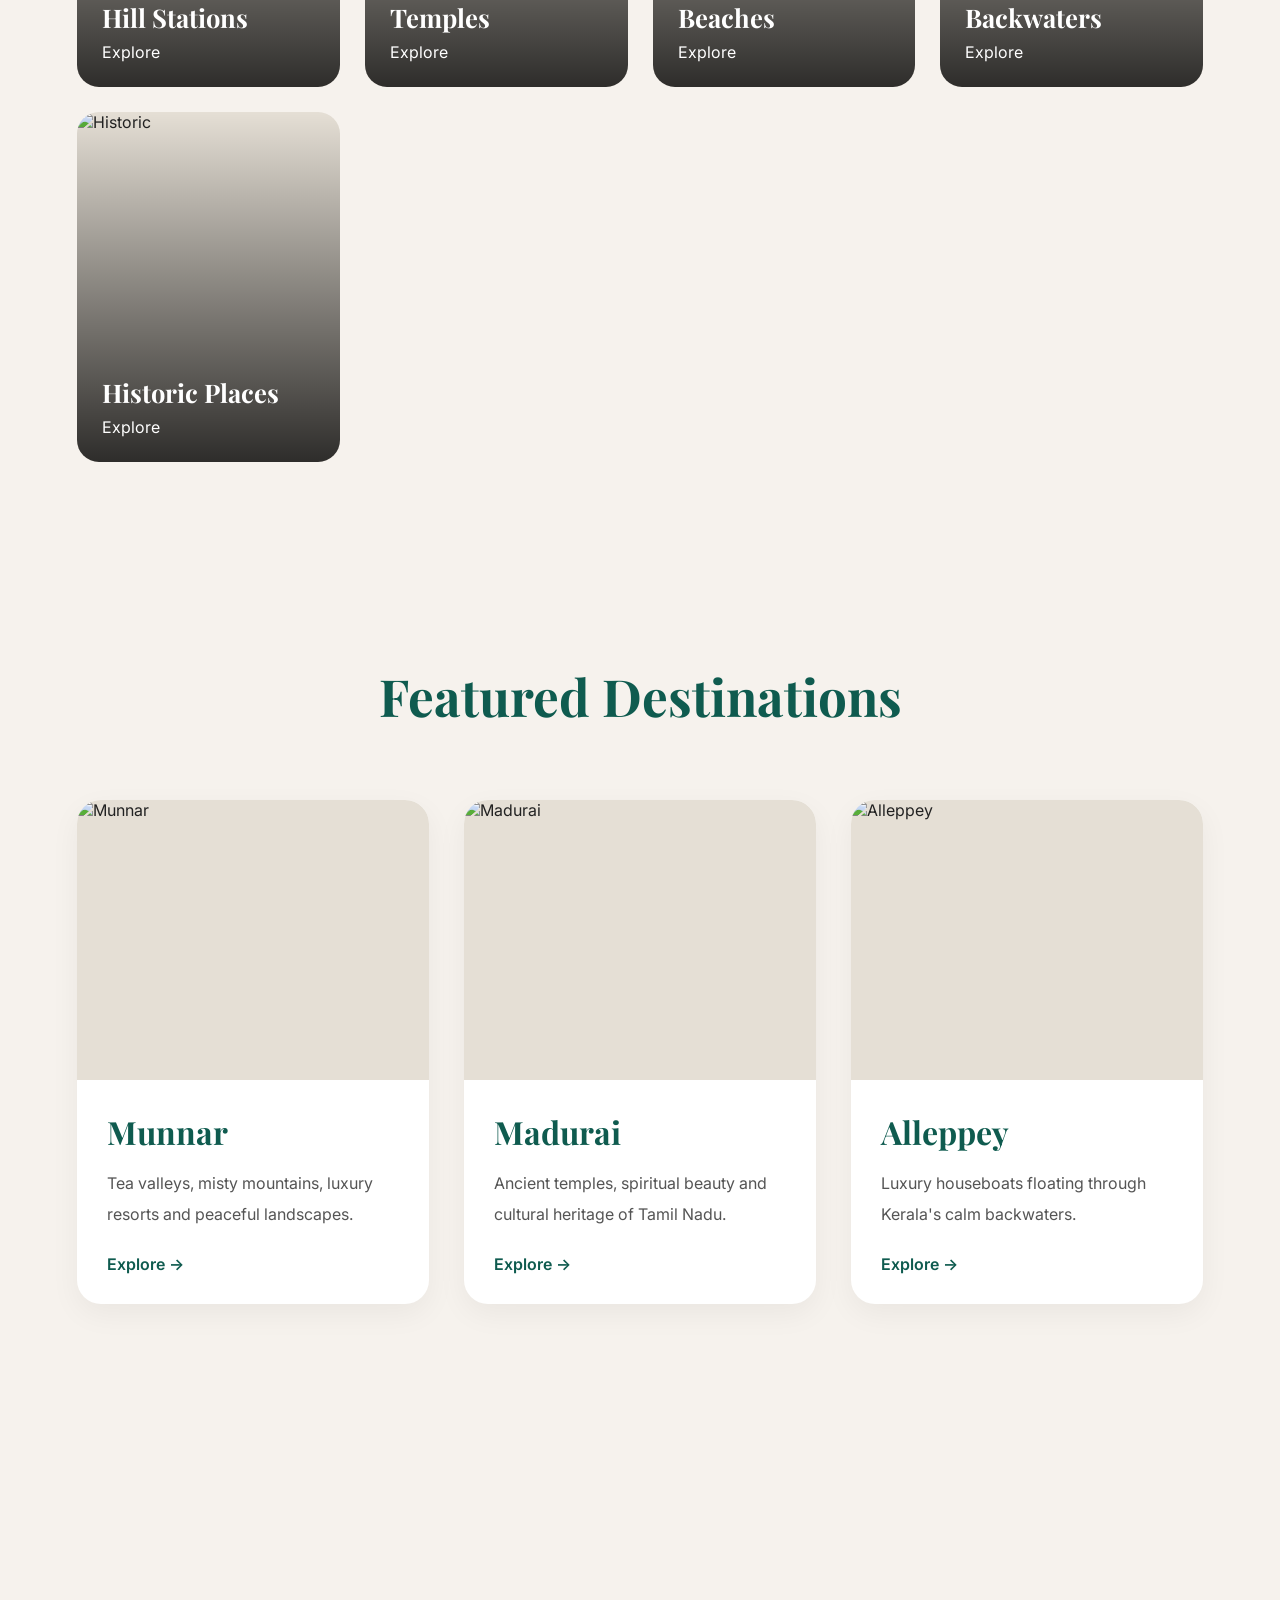
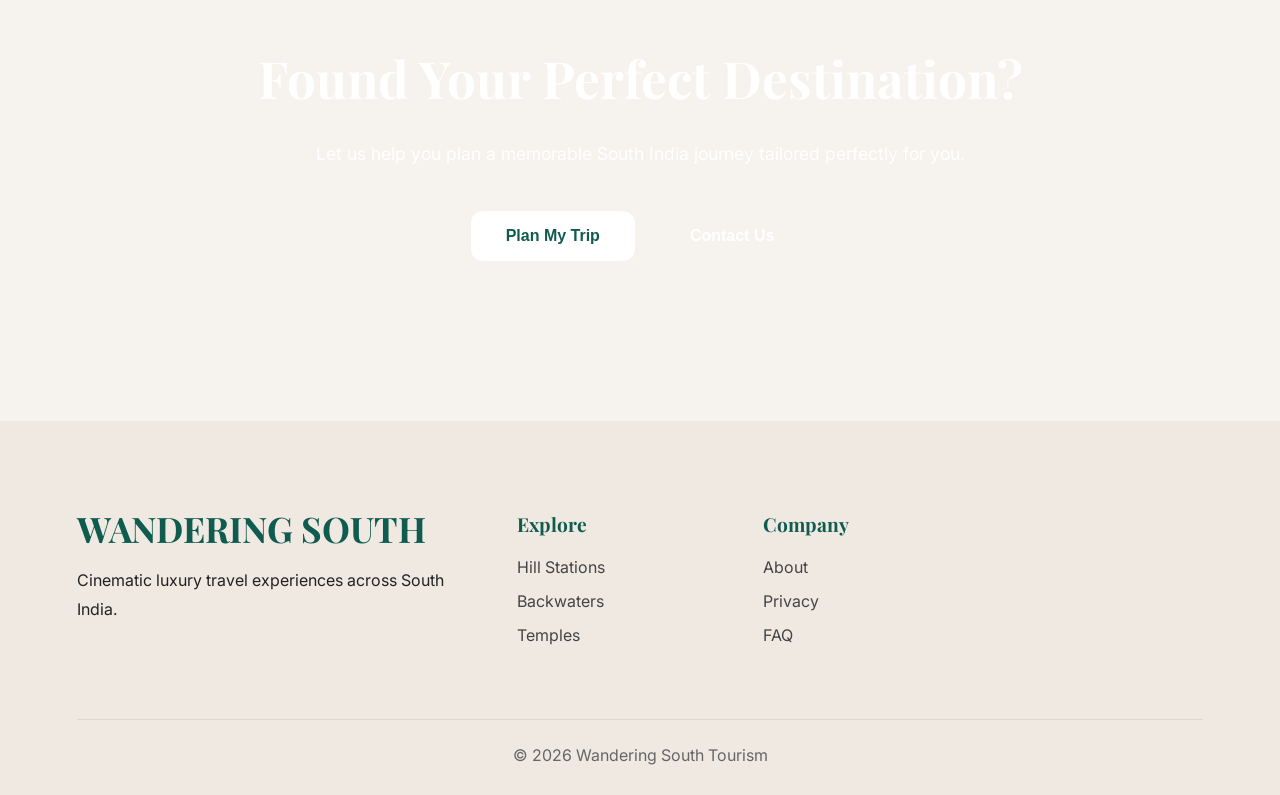
==== commit 21c6ffdf: "explore page is working" ====
--- a/explore.html
+++ b/explore.html
@@ -4,150 +4,714 @@
 <head>
   <meta charset="UTF-8">
   <meta name="viewport" content="width=device-width, initial-scale=1.0">
-  <title> Explore South India </title> <!-- GOOGLE FONT -->
+  <title>Explore South India</title>
+
+  <link rel="preconnect" href="https://fonts.googleapis.com">
+  <link rel="preconnect" href="https://fonts.gstatic.com" crossorigin>
   <link
     href="https://fonts.googleapis.com/css2?family=Playfair+Display:wght@400;500;600;700&family=Inter:wght@300;400;500;600&display=swap"
-    rel="stylesheet"> <!-- CSS -->
-  <link rel="stylesheet" href="style.css">
+    rel="stylesheet">
+
+  <style>
+    * {
+      margin: 0;
+      padding: 0;
+      box-sizing: border-box;
+      text-decoration: none;
+      list-style: none;
+    }
+
+    body {
+      font-family: 'Inter', sans-serif;
+      background: #f6f2ed;
+      color: #222;
+      overflow-x: hidden;
+    }
+
+    img {
+      width: 100%;
+      display: block;
+    }
+
+    /* ===================================== */
+    /* NAVBAR */
+    /* ===================================== */
+    .navbar {
+      width: 100%;
+      padding: 22px 6%;
+      display: flex;
+      justify-content: space-between;
+      align-items: center;
+      position: sticky;
+      top: 0;
+      background: #f6f2ed;
+      z-index: 1000;
+      border-bottom: 1px solid rgba(0, 0, 0, 0.06);
+    }
+
+    .logo {
+      font-family: 'Playfair Display', serif;
+      font-size: 2.2rem;
+      line-height: 1;
+      color: #0f5b4f;
+    }
+
+    .nav-links {
+      display: flex;
+      gap: 35px;
+      align-items: center;
+    }
+
+    .nav-links a {
+      color: #222;
+      font-size: 15px;
+      transition: 0.3s;
+      font-weight: 500;
+    }
+
+    .nav-links a:hover {
+      color: #0f5b4f;
+    }
+
+    .nav-btn {
+      padding: 14px 24px;
+      border: none;
+      border-radius: 12px;
+      background: #0f5b4f;
+      color: white;
+      cursor: pointer;
+      font-weight: 500;
+      transition: background 0.3s;
+    }
+
+    .nav-btn:hover {
+      background: #0b4239;
+    }
+
+    .menu {
+      display: none;
+      font-size: 30px;
+      cursor: pointer;
+      color: #0f5b4f;
+    }
+
+    /* Hidden by default on desktop */
+    .close-btn {
+      display: none;
+    }
+
+    /* ===================================== */
+    /* HERO */
+    /* ===================================== */
+    .hero {
+      width: 100%;
+      max-width: 1450px;
+      margin: auto;
+      min-height: calc(100vh - 90px);
+      display: grid;
+      grid-template-columns: 1fr 1fr;
+      gap: 60px;
+      align-items: center;
+      padding: 80px 6%;
+    }
+
+    .hero-left h1 {
+      font-size: clamp(3rem, 5vw, 5rem);
+      line-height: 1.1;
+      color: #0f5b4f;
+      font-family: 'Playfair Display', serif;
+      margin-bottom: 30px;
+    }
+
+    .hero-left p {
+      font-size: 18px;
+      line-height: 1.9;
+      margin-bottom: 35px;
+      max-width: 620px;
+    }
+
+    .search-box {
+      width: 100%;
+      max-width: 620px;
+      background: white;
+      padding: 12px;
+      border-radius: 18px;
+      display: flex;
+      gap: 12px;
+      box-shadow: 0 10px 30px rgba(0, 0, 0, 0.08);
+    }
+
+    .search-box input {
+      flex: 1;
+      border: none;
+      outline: none;
+      padding: 18px;
+      font-size: 16px;
+      background: transparent;
+    }
+
+    .search-box button {
+      border: none;
+      background: #0f5b4f;
+      color: white;
+      padding: 18px 28px;
+      border-radius: 12px;
+      cursor: pointer;
+      font-weight: 600;
+      transition: 0.3s;
+    }
+
+    .hero-right {
+      display: grid;
+      grid-template-columns: 1fr 1fr;
+      gap: 22px;
+      width: 100%;
+    }
+
+    .hero-card {
+      overflow: hidden;
+      border-radius: 22px;
+      height: 260px;
+      background-color: #e5dfd5;
+    }
+
+    .hero-card img {
+      width: 100%;
+      height: 100%;
+      object-fit: cover;
+      transition: transform 0.5s ease;
+    }
+
+    .hero-card:hover img {
+      transform: scale(1.08);
+    }
+
+    .tall {
+      height: 542px;
+      grid-row: span 2;
+    }
+
+    /* ===================================== */
+    /* CATEGORY */
+    /* ===================================== */
+    .category {
+      width: 100%;
+      max-width: 1450px;
+      margin: auto;
+      padding: 100px 6%;
+    }
+
+    .section-title {
+      text-align: center;
+      font-size: clamp(2.5rem, 4vw, 3.5rem);
+      color: #0f5b4f;
+      font-family: 'Playfair Display', serif;
+      margin-bottom: 70px;
+    }
+
+    .category-grid {
+      display: grid;
+      grid-template-columns: repeat(auto-fit, minmax(220px, 1fr));
+      gap: 25px;
+    }
+
+    .category-card {
+      position: relative;
+      overflow: hidden;
+      border-radius: 22px;
+      height: 350px;
+      cursor: pointer;
+      background-color: #e5dfd5;
+    }
+
+    .category-card img {
+      width: 100%;
+      height: 100%;
+      object-fit: cover;
+      transition: 0.5s;
+    }
+
+    .category-card:hover img {
+      transform: scale(1.1);
+    }
+
+    .overlay {
+      position: absolute;
+      inset: 0;
+      background: linear-gradient(to top, rgba(0, 0, 0, 0.8), transparent);
+      display: flex;
+      flex-direction: column;
+      justify-content: flex-end;
+      padding: 25px;
+      color: white;
+    }
+
+    .overlay h3 {
+      font-size: 1.6rem;
+      margin-bottom: 8px;
+      font-family: 'Playfair Display', serif;
+    }
+
+    /* ===================================== */
+    /* DESTINATIONS */
+    /* ===================================== */
+    .destinations {
+      width: 100%;
+      max-width: 1450px;
+      margin: auto;
+      padding: 100px 6%;
+    }
+
+    .destination-grid {
+      display: grid;
+      grid-template-columns: repeat(auto-fit, minmax(340px, 1fr));
+      gap: 35px;
+    }
+
+    .destination-card {
+      background: white;
+      overflow: hidden;
+      border-radius: 24px;
+      transition: 0.4s;
+      box-shadow: 0 10px 30px rgba(0, 0, 0, 0.05);
+    }
+
+    .destination-card:hover {
+      transform: translateY(-10px);
+      box-shadow: 0 20px 40px rgba(0, 0, 0, 0.1);
+    }
+
+    .destination-card img {
+      height: 280px;
+      width: 100%;
+      object-fit: cover;
+      background-color: #e5dfd5;
+    }
+
+    .destination-content {
+      padding: 30px;
+    }
+
+    .destination-content h3 {
+      font-size: 2rem;
+      margin-bottom: 15px;
+      font-family: 'Playfair Display', serif;
+      color: #0f5b4f;
+    }
+
+    .destination-content p {
+      line-height: 1.9;
+      margin-bottom: 25px;
+      color: #555;
+    }
+
+    .destination-content a {
+      color: #0f5b4f;
+      font-weight: 600;
+      transition: 0.3s;
+    }
+
+    .destination-content a:hover {
+      color: #0b4239;
+    }
+
+    /* ===================================== */
+    /* CTA */
+    /* ===================================== */
+    .cta {
+      margin-top: 80px;
+      background: linear-gradient(rgba(15, 91, 79, 0.85), rgba(15, 91, 79, 0.85)), url('https://images.unsplash.com/photo-1602216056096-3b40cc0c9944?auto=format&fit=crop&w=1920&q=80');
+      background-size: cover;
+      background-position: center;
+      background-attachment: fixed;
+      padding: 160px 20px;
+      text-align: center;
+      color: white;
+    }
+
+    .cta h2 {
+      font-size: clamp(2.5rem, 4vw, 4rem);
+      margin-bottom: 25px;
+      font-family: 'Playfair Display', serif;
+    }
+
+    .cta p {
+      max-width: 700px;
+      margin: auto;
+      line-height: 1.9;
+      font-size: 1.1rem;
+    }
+
+    .cta-buttons {
+      margin-top: 40px;
+      display: flex;
+      justify-content: center;
+      gap: 20px;
+      flex-wrap: wrap;
+    }
+
+    .cta-buttons button {
+      padding: 16px 35px;
+      border: none;
+      border-radius: 12px;
+      cursor: pointer;
+      font-size: 16px;
+      font-weight: 600;
+      transition: 0.3s;
+    }
+
+    .primary {
+      background: white;
+      color: #0f5b4f;
+    }
+
+    .secondary {
+      background: transparent;
+      border: 2px solid white;
+      color: white;
+    }
+
+    /* ===================================== */
+    /* FOOTER */
+    /* ===================================== */
+    footer {
+      background: #efe9e2;
+      padding: 90px 6% 30px;
+    }
+
+    .footer-grid {
+      max-width: 1450px;
+      margin: auto;
+      display: grid;
+      grid-template-columns: 2fr 1fr 1fr 1fr;
+      gap: 50px;
+    }
+
+    .footer-grid h4 {
+      margin-bottom: 20px;
+      color: #0f5b4f;
+      font-family: 'Playfair Display', serif;
+      font-size: 1.2rem;
+    }
+
+    .footer-grid a {
+      display: block;
+      color: #444;
+      margin-bottom: 14px;
+    }
+
+    .newsletter {
+      display: flex;
+      overflow: hidden;
+      border-radius: 12px;
+      margin-top: 15px;
+    }
+
+    .newsletter input {
+      flex: 1;
+      padding: 16px;
+      border: none;
+      outline: none;
+    }
+
+    .newsletter button {
+      width: 60px;
+      border: none;
+      background: #0f5b4f;
+      color: white;
+      cursor: pointer;
+    }
+
+    .bottom {
+      text-align: center;
+      margin-top: 60px;
+      padding-top: 25px;
+      border-top: 1px solid rgba(0, 0, 0, 0.08);
+      color: #666;
+    }
+
+    /* ===================================== */
+    /* RESPONSIVE DESIGN (Tablets) */
+    /* ===================================== */
+    @media(max-width: 1100px) {
+      .hero {
+        grid-template-columns: 1fr;
+        min-height: auto;
+        padding-top: 40px;
+      }
+
+      .hero-left h1 {
+        font-size: 4rem;
+      }
+
+      .footer-grid {
+        grid-template-columns: 1fr 1fr;
+      }
+    }
+
+    /* ===================================== */
+    /* RESPONSIVE DESIGN (Mobiles) */
+    /* ===================================== */
+    @media(max-width: 768px) {
+      .menu {
+        display: block;
+      }
+
+      .nav-links {
+        position: fixed;
+        top: 0;
+        right: -100%;
+        /* Hidden off-screen by default */
+        width: 280px;
+        height: 100vh;
+        background: white;
+        flex-direction: column;
+        align-items: flex-start;
+        padding-top: 80px;
+        padding-left: 40px;
+        transition: 0.4s ease-in-out;
+        box-shadow: -10px 0 30px rgba(0, 0, 0, 0.08);
+        z-index: 2000;
+        /* Force it to stay on top of everything */
+      }
+
+      .nav-links.active {
+        right: 0;
+        /* Slide in */
+      }
+
+      .nav-links a {
+        margin-bottom: 25px;
+        /* Add spacing between links on mobile */
+        font-size: 18px;
+      }
+
+      /* Show and style the close button on mobile */
+      .close-btn {
+        display: block;
+        position: absolute;
+        top: 20px;
+        right: 25px;
+        font-size: 40px;
+        color: #0f5b4f;
+        cursor: pointer;
+        line-height: 1;
+      }
+
+      .nav-btn {
+        display: none;
+      }
+
+      .search-box {
+        flex-direction: column;
+      }
+
+      .search-box button {
+        width: 100%;
+      }
+
+      .hero-right {
+        grid-template-columns: 1fr;
+      }
+
+      .hero-card {
+        height: 260px;
+      }
+
+      .tall {
+        height: 320px;
+        grid-row: auto;
+      }
+
+      .destination-grid,
+      .footer-grid {
+        grid-template-columns: 1fr;
+      }
+    }
+  </style>
 </head>
 
-<body> <!-- ================ NAVBAR ================= -->
-  <header class="explore-navbar">
-    <div class="explore-logo"> WANDERING <br> SOUTH </div>
-    <nav class="explore-nav-links" id="exploreNavLinks"> <a href="index.html">Home</a> <a href="explore.html"
-        class="active-link">Explore</a> <a href="#">Packages</a> <a href="#">Contact</a> </nav> <button
-      class="journey-btn"> Plan Your Journey </button>
-    <div class="explore-menu-toggle" id="exploreMenuToggle"> ☰ </div>
-  </header> <!-- ================= HERO SECTION ================= -->
-  <section class="explore-hero">
-    <div class="explore-left">
-      <h1> Explore South India <br> Your Way </h1>
-      <p> Choose the experience you love and discover the perfect destinations across Tamil Nadu & Kerala. </p>
-      <!-- SEARCH -->
-      <div class="search-container"> <input type="text" id="searchInput" placeholder="Where would you like to go?">
-        <button> Search </button> <!-- SEARCH SUGGESTIONS -->
-        <div class="suggestions-box" id="suggestionsBox"></div>
-      </div>
-    </div> <!-- RIGHT IMAGE GRID -->
-    <div class="explore-right">
-      <div class="grid-item tall"> <img src="Images/mount.png"> </div>
-      <div class="grid-item"> <img src="Images/mahabalipuram_shore_temple_tamil_nadu_rock_cut_monuments_and_stone_chariots_by.png"> </div>
-      <div class="grid-item"> <img src="Images/beach_view.png"> </div>
-      <div class="grid-item"> <img src="Images/rameshwaram_coastline_where_the_bay_of_bengal_meets_the_indian_ocean_long_beach.png"> </div>
-    </div>
-  </section> <!-- ================= CATEGORY SECTION ================= -->
-  <section class="category-section">
-    <h2> What Kind of Experience Are You Looking For? </h2>
+<body>
+
+  <nav class="navbar">
+    <div class="logo">
+      WANDERING <br> SOUTH
+    </div>
+
+    <div class="nav-links" id="navLinks">
+      <span class="close-btn" id="closeBtn">&times;</span>
+
+      <a href="./index.html">Home</a>
+      <a href="./explore.html">Explore</a>
+      <a href="#">Packages</a>
+      <a href="#">Contact</a>
+    </div>
+
+    <button class="nav-btn">Plan Your Journey</button>
+    <div class="menu" id="menu">☰</div>
+  </nav>
+
+  <section class="hero">
+    <div class="hero-left">
+      <h1>Explore South India Your Way</h1>
+      <p>
+        Choose the experience you love and discover
+        the perfect destinations across Tamil Nadu
+        & Kerala.
+      </p>
+      <div class="search-box">
+        <input type="text" placeholder="Where would you like to go?">
+        <button>Search</button>
+      </div>
+    </div>
+
+    <div class="hero-right">
+      <div class="hero-card tall">
+        <img src="https://images.unsplash.com/photo-1593693397690-362cb9666fc2?auto=format&fit=crop&w=600&q=80"
+          alt="Hills">
+      </div>
+      <div class="hero-card">
+        <img src="https://images.unsplash.com/photo-1582510003544-4d00b7f74220?auto=format&fit=crop&w=600&q=80"
+          alt="Temple">
+      </div>
+      <div class="hero-card">
+        <img src="https://images.unsplash.com/photo-1602216056096-3b40cc0c9944?auto=format&fit=crop&w=600&q=80"
+          alt="Houseboat">
+      </div>
+      <div class="hero-card">
+        <img src="https://images.unsplash.com/photo-1588360982701-d77953259972?auto=format&fit=crop&w=600&q=80"
+          alt="Beach">
+      </div>
+    </div>
+  </section>
+
+  <section class="category">
+    <h2 class="section-title">What Kind Of Experience Are You Looking For?</h2>
     <div class="category-grid">
-      <div class="category-card" onclick="filterDestinations('hill')"> <img src="Images/ooty_mountain_station_tamil_nadu_with_a_placid_lake_surrounded_by_quiet_pine.png">
-        <div class="category-overlay">
+      <div class="category-card">
+        <img src="https://images.unsplash.com/photo-1593693397690-362cb9666fc2?auto=format&fit=crop&w=400&q=80"
+          alt="Hill Stations">
+        <div class="overlay">
           <h3>Hill Stations</h3>
           <p>Explore</p>
         </div>
       </div>
-      <div class="category-card" onclick="filterDestinations('temple')"> <img src="Images/Temple_piller.png">
-        <div class="category-overlay">
-          <h3>Temples & Spiritual</h3>
+      <div class="category-card">
+        <img src="https://images.unsplash.com/photo-1582510003544-4d00b7f74220?auto=format&fit=crop&w=400&q=80"
+          alt="Temples">
+        <div class="overlay">
+          <h3>Temples</h3>
           <p>Explore</p>
         </div>
       </div>
-      <div class="category-card" onclick="filterDestinations('beach')"> <img src="Images/beach.png">
-        <div class="category-overlay">
+      <div class="category-card">
+        <img src="https://images.unsplash.com/photo-1588360982701-d77953259972?auto=format&fit=crop&w=400&q=80"
+          alt="Beaches">
+        <div class="overlay">
           <h3>Beaches</h3>
           <p>Explore</p>
         </div>
       </div>
-      <div class="category-card" onclick="filterDestinations('backwater')"> <img src="Images/pichavaram_mangroves_tamil_nadu_narrow_water_trails_under_a_canopy_of_mangrove (1).png">
-        <div class="category-overlay">
+      <div class="category-card">
+        <img src="https://images.unsplash.com/photo-1602216056096-3b40cc0c9944?auto=format&fit=crop&w=400&q=80"
+          alt="Backwaters">
+        <div class="overlay">
           <h3>Backwaters</h3>
           <p>Explore</p>
         </div>
       </div>
-      <div class="category-card" onclick="filterDestinations('historic')"> <img src="Images/fort_kochi_streets_kerala_colonial_architecture_with_portuguese_and_dutch.png">
-        <div class="category-overlay">
+      <div class="category-card">
+        <img src="https://images.unsplash.com/photo-1583244243621-9989f6630095?auto=format&fit=crop&w=400&q=80"
+          alt="Historic">
+        <div class="overlay">
           <h3>Historic Places</h3>
           <p>Explore</p>
         </div>
       </div>
     </div>
-  </section> <!-- ================= FEATURED DESTINATIONS ================= -->
-  <section class="featured-section">
-    <div class="featured-top">
-      <div>
-        <h2> Featured Destinations </h2>
-        <p> Handpicked locations for your ultimate luxury escape. </p>
-      </div> <!-- FILTER BUTTONS -->
-      <div class="filter-buttons"> <button onclick="showAll()" class="active-filter"> All </button> <button
-          onclick="filterState('kerala')"> Kerala </button> <button onclick="filterState('tamilnadu')"> Tamil Nadu
-        </button> </div>
-    </div> <!-- DESTINATION CARDS -->
-    <div class="destination-cards" id="destinationCards"> <!-- CARD 1 -->
-      <div class="destination-card hill kerala"> <img src="Images/misty_emerald_tea_estates_in_munnar_kerala_with_lush_green_hills_and_a_wild.png">
+  </section>
+
+  <section class="destinations">
+    <h2 class="section-title">Featured Destinations</h2>
+    <div class="destination-grid">
+      <div class="destination-card">
+        <img src="https://images.unsplash.com/photo-1593693397690-362cb9666fc2?auto=format&fit=crop&w=600&q=80"
+          alt="Munnar">
         <div class="destination-content">
-          <h3> Misty Tea Valleys </h3>
-          <p> Wake up to the aroma of fresh tea leaves and drifting clouds through Kerala's hill stations. </p>
-          <div class="destination-footer"> <span>Explore →</span> </div>
+          <h3>Munnar</h3>
+          <p>Tea valleys, misty mountains, luxury resorts and peaceful landscapes.</p>
+          <a href="#">Explore &rarr;</a>
         </div>
-      </div> <!-- CARD 2 -->
-      <div class="destination-card temple tamilnadu"> <img src="Images/madurai_meenakshi_temple_tamil_nadu_with_massive_brightly_colored_gopurams_and.png">
+      </div>
+      <div class="destination-card">
+        <img src="https://images.unsplash.com/photo-1582510003544-4d00b7f74220?auto=format&fit=crop&w=600&q=80"
+          alt="Madurai">
         <div class="destination-content">
-          <h3> Ancient Temples </h3>
-          <p> Step back in time and witness the beauty of Tamil Nadu's historic temples. </p>
-          <div class="destination-footer"> <span>Explore →</span> </div>
+          <h3>Madurai</h3>
+          <p>Ancient temples, spiritual beauty and cultural heritage of Tamil Nadu.</p>
+          <a href="#">Explore &rarr;</a>
         </div>
-      </div> <!-- CARD 3 -->
-      <div class="destination-card backwater kerala"> <img src="Images/alleppey_backwaters_kerala_traditional_thatched_roof_houseboat_cruising_through.png">
+      </div>
+      <div class="destination-card">
+        <img src="https://images.unsplash.com/photo-1602216056096-3b40cc0c9944?auto=format&fit=crop&w=600&q=80"
+          alt="Alleppey">
         <div class="destination-content">
-          <h3> Venice of the East </h3>
-          <p> Relax in luxury houseboats floating through endless palm-lined backwaters. </p>
-          <div class="destination-footer"> <span>Explore →</span> </div>
+          <h3>Alleppey</h3>
+          <p>Luxury houseboats floating through Kerala's calm backwaters.</p>
+          <a href="#">Explore &rarr;</a>
         </div>
       </div>
     </div>
-  </section> <!-- ================= BENEFITS ================= -->
-  <section class="benefits-section">
-    <div class="benefit-box">
-      <div class="benefit-icon"> 🗺 </div>
-      <h3> Curated Destinations </h3>
-      <p> Every stay and experience is personally vetted for authenticity. </p>
-    </div>
-    <div class="benefit-box">
-      <div class="benefit-icon"> ✦ </div>
-      <h3> Local Expertise </h3>
-      <p> Hidden stories and local secrets brought to life. </p>
-    </div>
-    <div class="benefit-box">
-      <div class="benefit-icon"> ⛺ </div>
-      <h3> Custom Travel Plans </h3>
-      <p> Journeys tailored perfectly to your interests. </p>
-    </div>
-  </section> <!-- ================= CTA SECTION ================= -->
-  <section class="explore-cta">
-    <div class="cta-dark"></div>
-    <div class="explore-cta-content">
-      <h2> Found Your Perfect Destination? </h2>
-      <p> Let us help you plan a smooth and unforgettable South India journey. </p>
-      <div class="cta-btns"> <button class="trip-btn"> Plan My Trip </button> <button class="contact-btn"> Contact Us
-        </button> </div>
-    </div>
-  </section> <!-- ================= FOOTER ================= -->
-  <footer class="explore-footer">
+  </section>
+
+  <section class="cta">
+    <h2>Found Your Perfect Destination?</h2>
+    <p>Let us help you plan a memorable South India journey tailored perfectly for you.</p>
+    <div class="cta-buttons">
+      <button class="primary">Plan My Trip</button>
+      <button class="secondary">Contact Us</button>
+    </div>
+  </section>
+
+  <footer>
     <div class="footer-grid">
       <div>
-        <h2> ScaleLink </h2>
-        <p> Cinematic Luxury Travels across South India. </p>
+        <h2 class="logo">WANDERING SOUTH</h2>
+        <p style="margin-top:20px; line-height:1.8;">Cinematic luxury travel experiences across South India.</p>
       </div>
       <div>
-        <h4> Popular Regions </h4> <a href="#">Backwaters</a> <a href="#">Hill Stations</a> <a href="#">Cultural
-          Trails</a>
+        <h4>Explore</h4>
+        <a href="#">Hill Stations</a>
+        <a href="#">Backwaters</a>
+        <a href="#">Temples</a>
       </div>
       <div>
-        <h4> Company </h4> <a href="#">About Us</a> <a href="#">Privacy Policy</a> <a href="#">FAQ</a>
-      </div>
-    </div>
-    <div class="footer-bottom"> © 2026 ScaleLink Tourism </div>
-  </footer> <!-- JS -->
-  <script src="script.js"></script>
+        <h4>Company</h4>
+        <a href="#">About</a>
+        <a href="#">Privacy</a>
+        <a href="#">FAQ</a>
+      </div>
+    </div>
+    <div class="bottom">
+      &copy; 2026 Wandering South Tourism
+    </div>
+  </footer>
+
+  <script>
+    const menu = document.getElementById("menu");
+    const navLinks = document.getElementById("navLinks");
+    const closeBtn = document.getElementById("closeBtn");
+
+    // Open Menu
+    menu.addEventListener("click", () => {
+      navLinks.classList.add("active");
+    });
+
+    // Close Menu
+    closeBtn.addEventListener("click", () => {
+      navLinks.classList.remove("active");
+    });
+  </script>
 </body>
 
 </html>
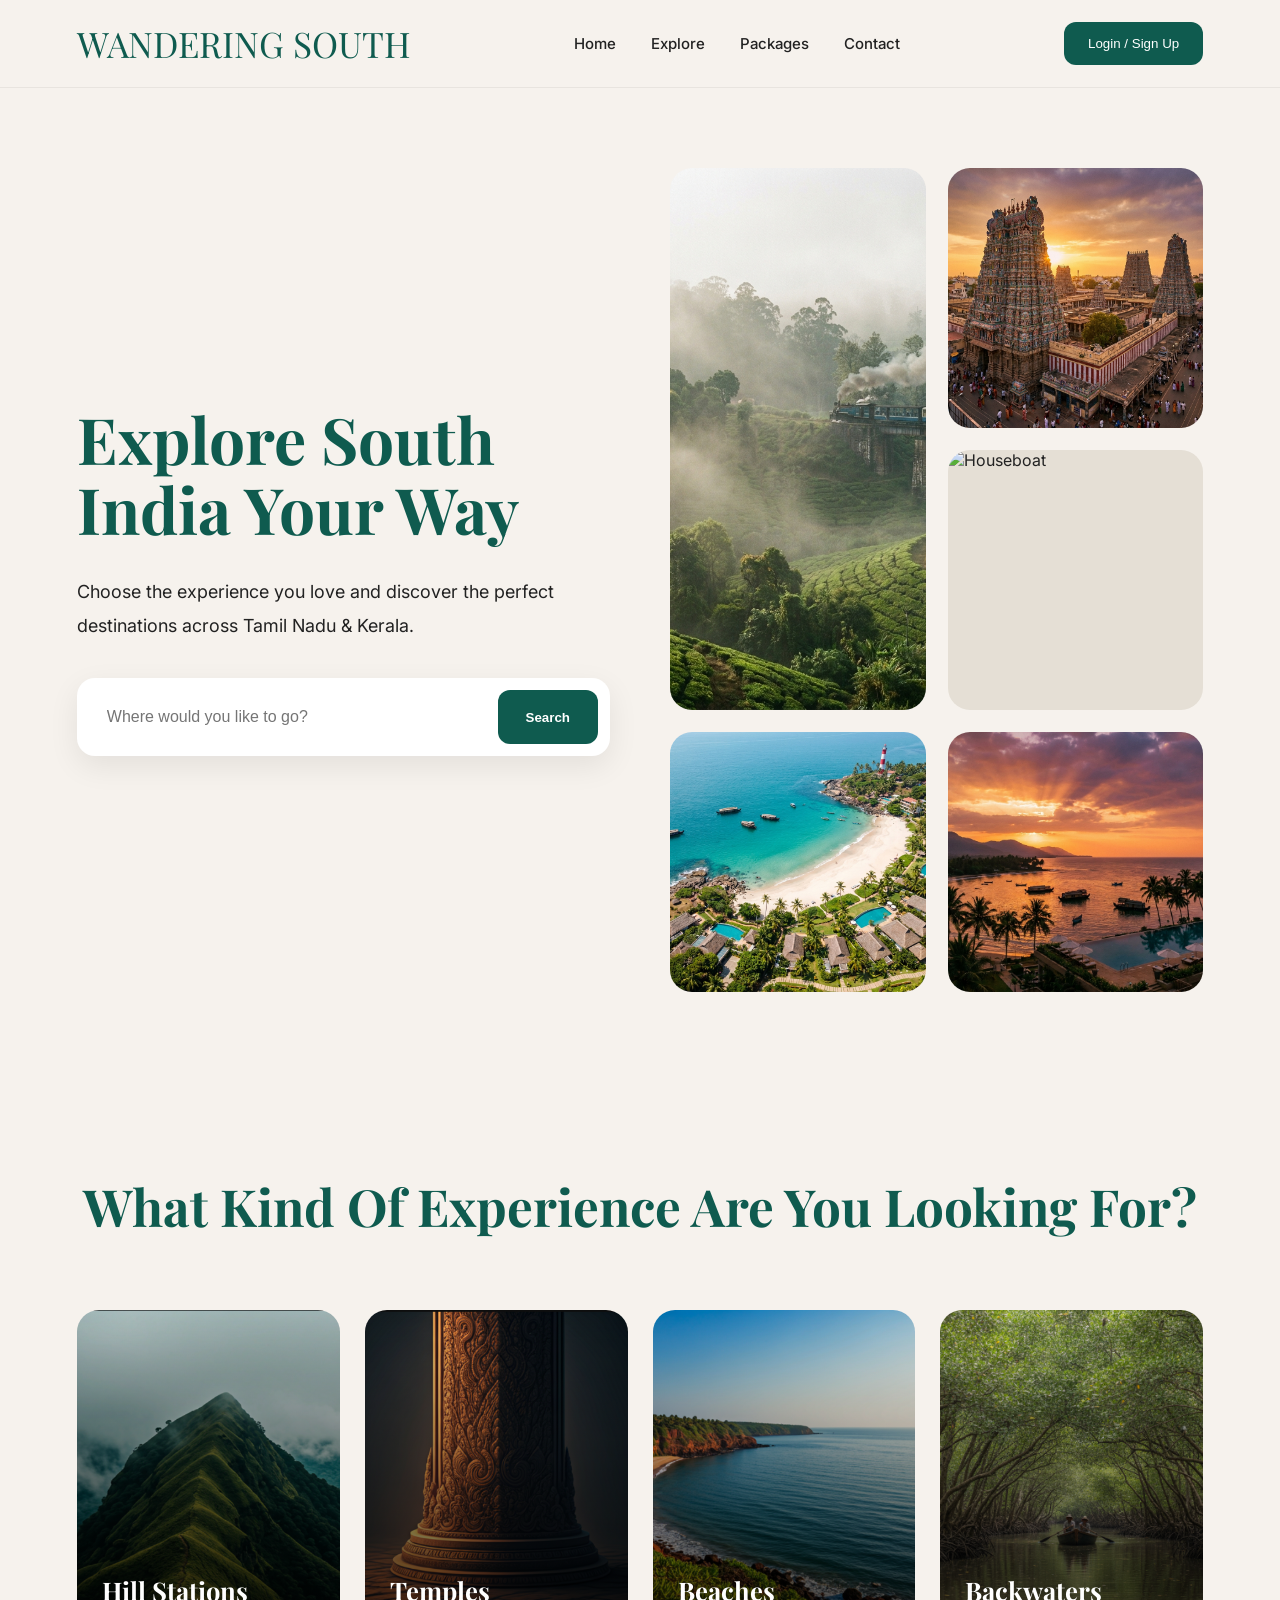
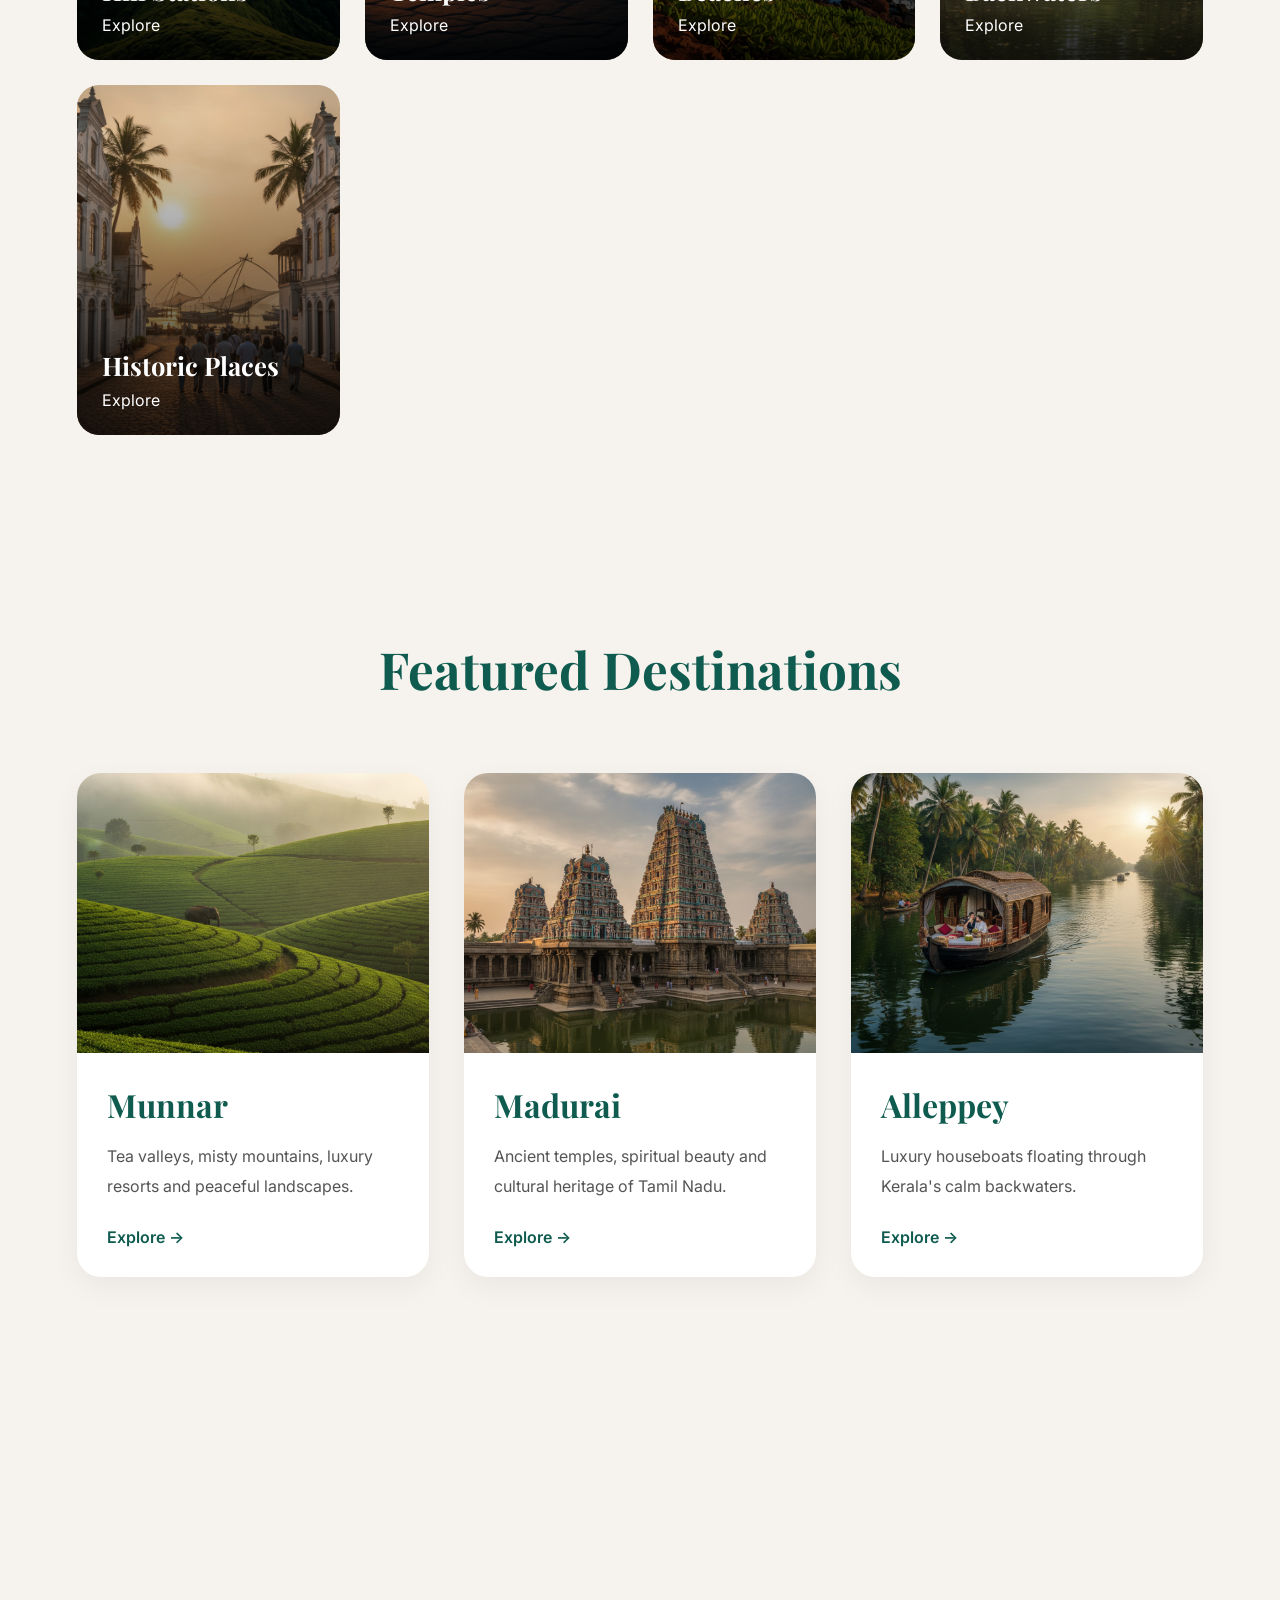
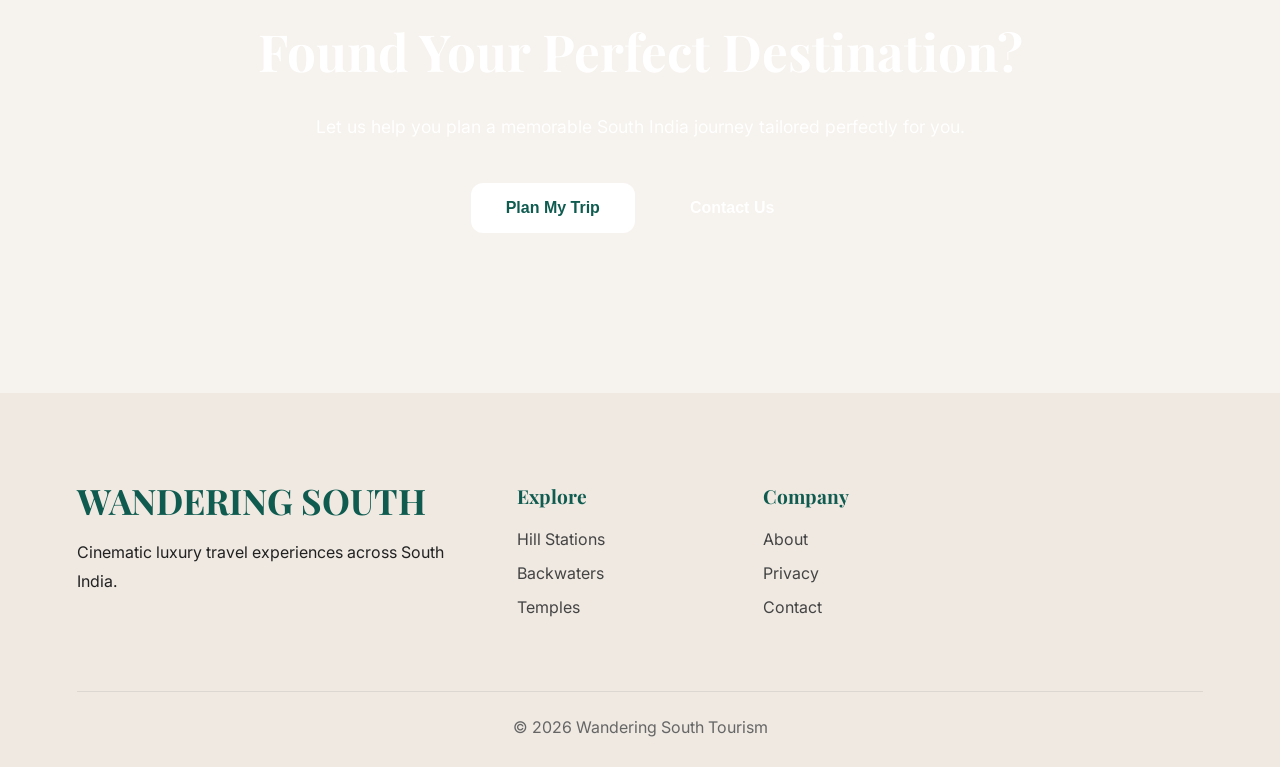
==== commit 93c4f986: "edited all pages" ====
--- a/explore.html
+++ b/explore.html
@@ -88,7 +88,7 @@
       background: #0b4239;
     }
 
-    .menu {
+    .menu-toggle {
       display: none;
       font-size: 30px;
       cursor: pointer;
@@ -453,7 +453,7 @@
     /* RESPONSIVE DESIGN (Mobiles) */
     /* ===================================== */
     @media(max-width: 768px) {
-      .menu {
+      .menu-toggle {
         display: block;
       }
 
@@ -533,22 +533,21 @@
 
 <body>
 
+  <!-- ================= NAVBAR ================= -->
   <nav class="navbar">
-    <div class="logo">
-      WANDERING <br> SOUTH
-    </div>
-
+    <div class="logo">WANDERING SOUTH</div>
     <div class="nav-links" id="navLinks">
       <span class="close-btn" id="closeBtn">&times;</span>
-
-      <a href="./index.html">Home</a>
-      <a href="./explore.html">Explore</a>
-      <a href="#">Packages</a>
-      <a href="#">Contact</a>
-    </div>
-
+      <a href="index.html">Home</a>
+      <a href="explore.html">Explore</a>
+      <a href="package.html">Packages</a>
+      <a href="about.html">Contact</a>
+    </div>
+    <div class="userProfile" style="display:none; align-items:center; gap:8px; cursor:pointer; color:#0f5b4f; font-weight:600; margin-right:15px;">
+      <span style="font-size:20px;">👤</span> <span class="userNameDisplay"></span>
+    </div>
     <button class="nav-btn">Plan Your Journey</button>
-    <div class="menu" id="menu">☰</div>
+    <div class="menu-toggle" id="menuToggle">☰</div>
   </nav>
 
   <section class="hero">
@@ -567,11 +566,11 @@
 
     <div class="hero-right">
       <div class="hero-card tall">
-        <img src="https://images.unsplash.com/photo-1593693397690-362cb9666fc2?auto=format&fit=crop&w=600&q=80"
+        <img src="Images/ooty.png"
           alt="Hills">
       </div>
       <div class="hero-card">
-        <img src="https://images.unsplash.com/photo-1582510003544-4d00b7f74220?auto=format&fit=crop&w=600&q=80"
+        <img src="Images/Temple.png"
           alt="Temple">
       </div>
       <div class="hero-card">
@@ -579,7 +578,11 @@
           alt="Houseboat">
       </div>
       <div class="hero-card">
-        <img src="https://images.unsplash.com/photo-1588360982701-d77953259972?auto=format&fit=crop&w=600&q=80"
+        <img src="Images/beach.png"
+          alt="Beach">
+      </div>
+      <div class="hero-card">
+        <img src="Images/sunset.png"
           alt="Beach">
       </div>
     </div>
@@ -588,40 +591,40 @@
   <section class="category">
     <h2 class="section-title">What Kind Of Experience Are You Looking For?</h2>
     <div class="category-grid">
-      <div class="category-card">
-        <img src="https://images.unsplash.com/photo-1593693397690-362cb9666fc2?auto=format&fit=crop&w=400&q=80"
+      <div class="category-card" onclick="window.location.href='package.html#hill-stations'">
+        <img src="Images/mount.png"
           alt="Hill Stations">
         <div class="overlay">
           <h3>Hill Stations</h3>
           <p>Explore</p>
         </div>
       </div>
-      <div class="category-card">
-        <img src="https://images.unsplash.com/photo-1582510003544-4d00b7f74220?auto=format&fit=crop&w=400&q=80"
+      <div class="category-card" onclick="window.location.href='package.html#temples'">
+        <img src="Images/Temple_piller.png"
           alt="Temples">
         <div class="overlay">
           <h3>Temples</h3>
           <p>Explore</p>
         </div>
       </div>
-      <div class="category-card">
-        <img src="https://images.unsplash.com/photo-1588360982701-d77953259972?auto=format&fit=crop&w=400&q=80"
+      <div class="category-card" onclick="window.location.href='package.html#beaches'">
+        <img src="Images/beach_view.png"
           alt="Beaches">
         <div class="overlay">
           <h3>Beaches</h3>
           <p>Explore</p>
         </div>
       </div>
-      <div class="category-card">
-        <img src="https://images.unsplash.com/photo-1602216056096-3b40cc0c9944?auto=format&fit=crop&w=400&q=80"
+      <div class="category-card" onclick="window.location.href='package.html#backwaters'">
+        <img src="Images/pichavaram_mangroves_tamil_nadu_narrow_water_trails_under_a_canopy_of_mangrove (1).png"
           alt="Backwaters">
         <div class="overlay">
           <h3>Backwaters</h3>
           <p>Explore</p>
         </div>
       </div>
-      <div class="category-card">
-        <img src="https://images.unsplash.com/photo-1583244243621-9989f6630095?auto=format&fit=crop&w=400&q=80"
+      <div class="category-card" onclick="window.location.href='package.html#temples'">
+        <img src="Images/fort_kochi_streets_kerala_colonial_architecture_with_portuguese_and_dutch.png"
           alt="Historic">
         <div class="overlay">
           <h3>Historic Places</h3>
@@ -635,30 +638,29 @@
     <h2 class="section-title">Featured Destinations</h2>
     <div class="destination-grid">
       <div class="destination-card">
-        <img src="https://images.unsplash.com/photo-1593693397690-362cb9666fc2?auto=format&fit=crop&w=600&q=80"
-          alt="Munnar">
+<img src="Images/misty_emerald_tea_estates_in_munnar_kerala_with_lush_green_hills_and_a_wild.png"  alt="Munnar">
         <div class="destination-content">
           <h3>Munnar</h3>
           <p>Tea valleys, misty mountains, luxury resorts and peaceful landscapes.</p>
-          <a href="#">Explore &rarr;</a>
+          <a href="package.html#munnar-card">Explore &rarr;</a>
         </div>
       </div>
       <div class="destination-card">
-        <img src="https://images.unsplash.com/photo-1582510003544-4d00b7f74220?auto=format&fit=crop&w=600&q=80"
+        <img src="Images/madurai_meenakshi_temple_tamil_nadu_with_massive_brightly_colored_gopurams_and.png"
           alt="Madurai">
         <div class="destination-content">
           <h3>Madurai</h3>
           <p>Ancient temples, spiritual beauty and cultural heritage of Tamil Nadu.</p>
-          <a href="#">Explore &rarr;</a>
+          <a href="package.html#madurai-card">Explore &rarr;</a>
         </div>
       </div>
       <div class="destination-card">
-        <img src="https://images.unsplash.com/photo-1602216056096-3b40cc0c9944?auto=format&fit=crop&w=600&q=80"
+        <img src="Images/alleppey_backwaters_kerala_traditional_thatched_roof_houseboat_cruising_through.png"
           alt="Alleppey">
         <div class="destination-content">
           <h3>Alleppey</h3>
           <p>Luxury houseboats floating through Kerala's calm backwaters.</p>
-          <a href="#">Explore &rarr;</a>
+          <a href="package.html#alleppey-card">Explore &rarr;</a>
         </div>
       </div>
     </div>
@@ -668,8 +670,8 @@
     <h2>Found Your Perfect Destination?</h2>
     <p>Let us help you plan a memorable South India journey tailored perfectly for you.</p>
     <div class="cta-buttons">
-      <button class="primary">Plan My Trip</button>
-      <button class="secondary">Contact Us</button>
+      <button class="primary" onclick="window.location.href='package.html'">Plan My Trip</button>
+      <button class="secondary" onclick="window.location.href='about.html'">Contact Us</button>
     </div>
   </section>
 
@@ -687,9 +689,9 @@
       </div>
       <div>
         <h4>Company</h4>
-        <a href="#">About</a>
+        <a href="about.html">About</a>
         <a href="#">Privacy</a>
-        <a href="#">FAQ</a>
+        <a href="about.html">Contact</a>
       </div>
     </div>
     <div class="bottom">
@@ -697,21 +699,7 @@
     </div>
   </footer>
 
-  <script>
-    const menu = document.getElementById("menu");
-    const navLinks = document.getElementById("navLinks");
-    const closeBtn = document.getElementById("closeBtn");
-
-    // Open Menu
-    menu.addEventListener("click", () => {
-      navLinks.classList.add("active");
-    });
-
-    // Close Menu
-    closeBtn.addEventListener("click", () => {
-      navLinks.classList.remove("active");
-    });
-  </script>
+  <script src="script.js"></script>
 </body>
 
 </html>
